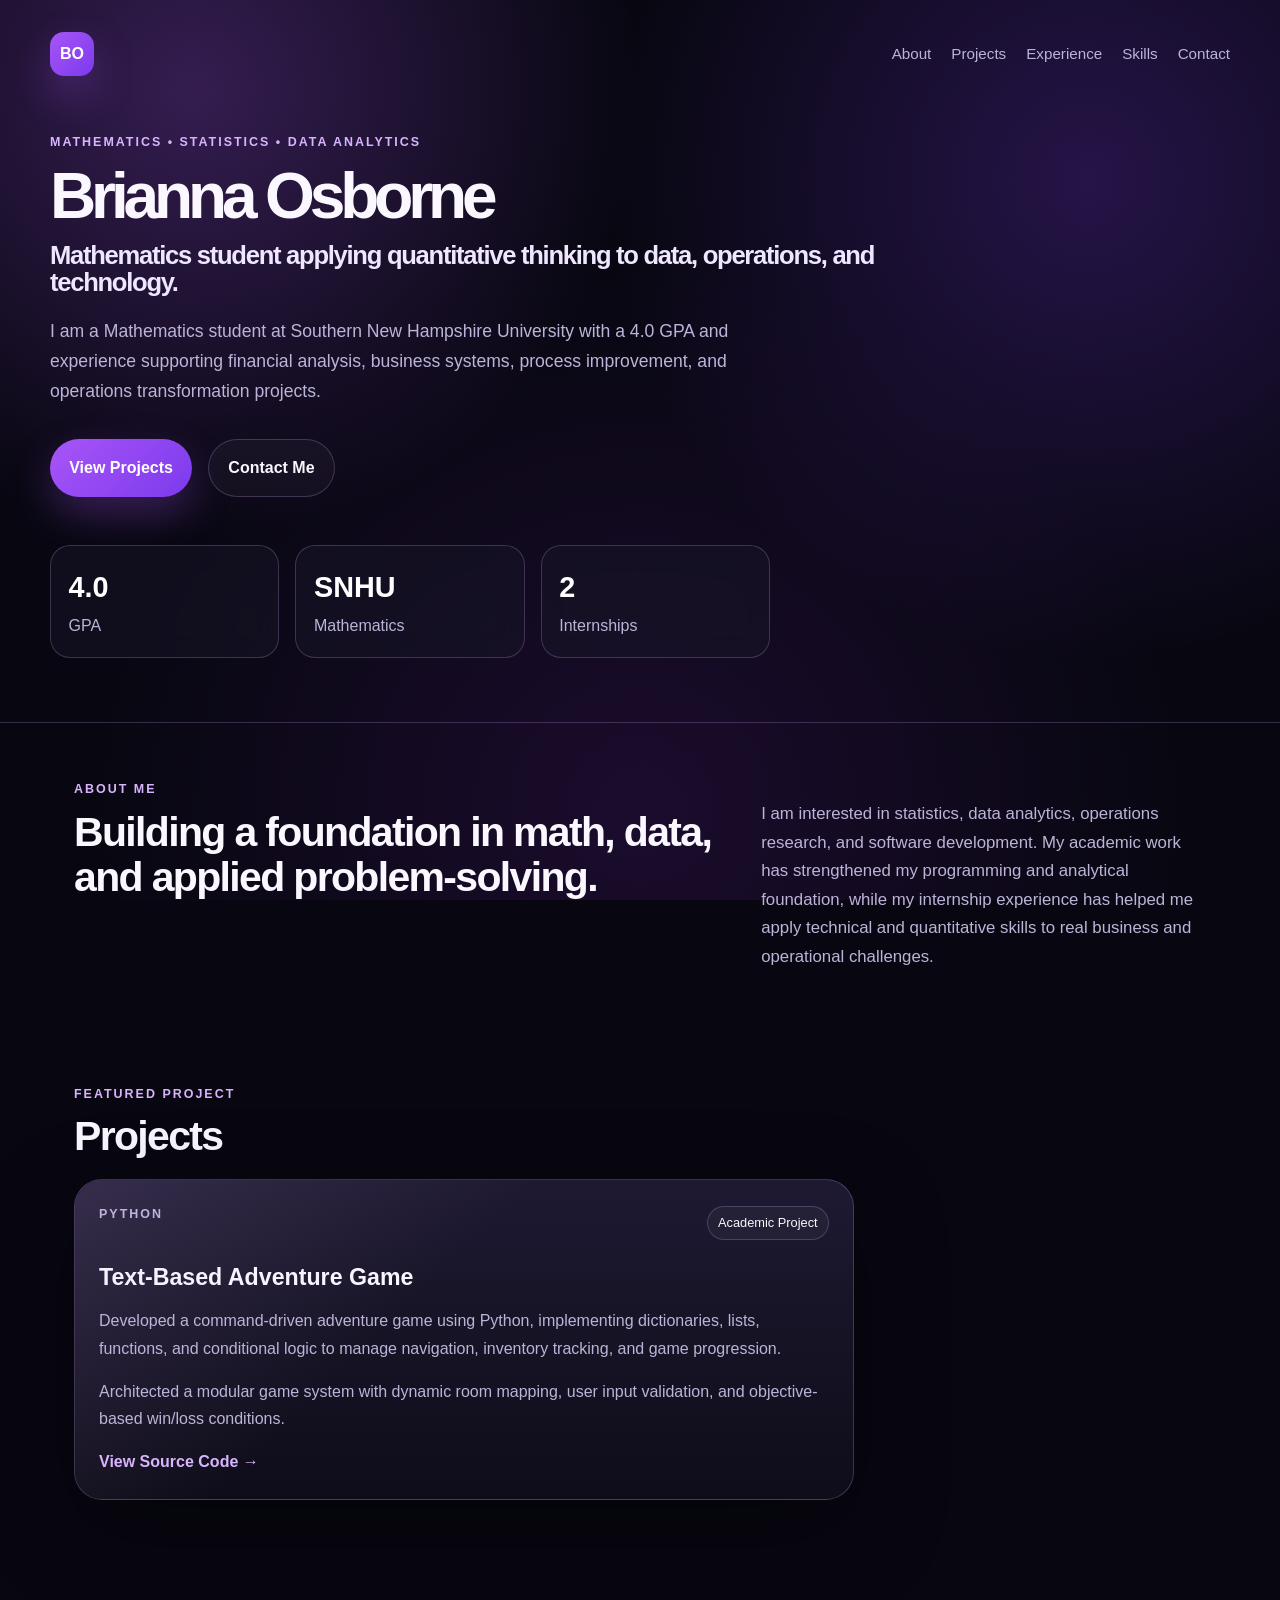
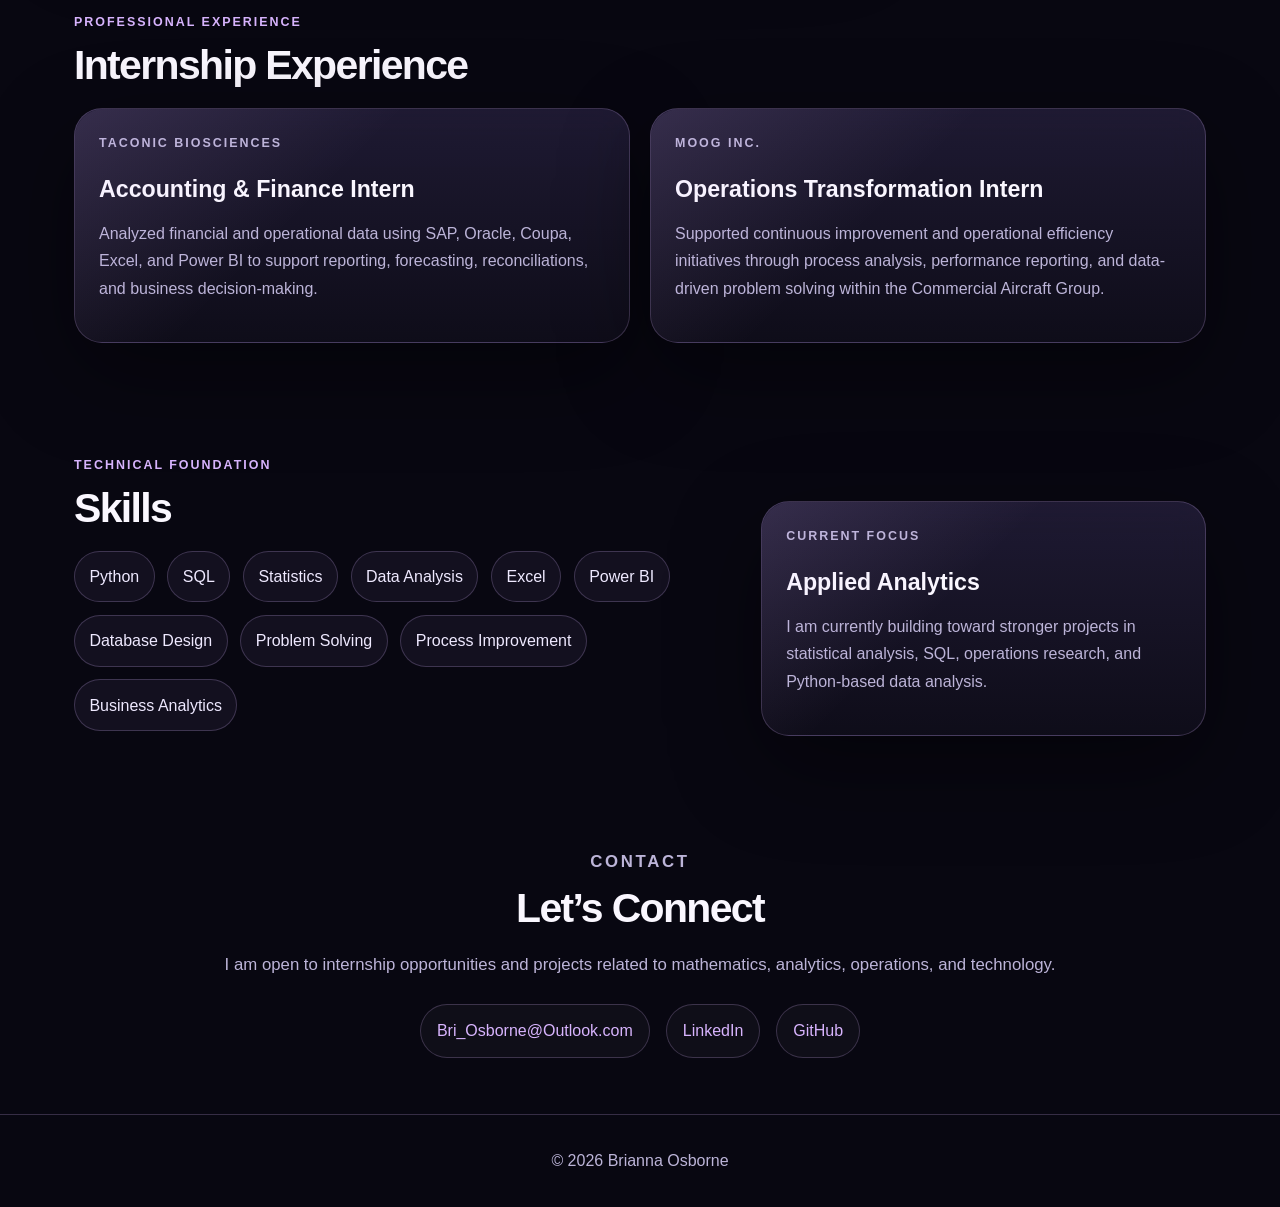
==== index.html @ b042e229 "Add files via upload" ====
<!DOCTYPE html>
<html lang="en">
<head>
  <meta charset="UTF-8" />
  <meta name="viewport" content="width=device-width, initial-scale=1.0" />
  <title>Brianna Osborne | Mathematics Portfolio</title>
  <link rel="stylesheet" href="style.css" />
</head>
<body>
  <div class="background-glow"></div>

  <header class="hero">
    <nav class="nav">
      <a class="logo" href="#top">BO</a>
      <div class="nav-links">
        <a href="#about">About</a>
        <a href="#projects">Projects</a>
        <a href="#experience">Experience</a>
        <a href="#skills">Skills</a>
        <a href="#contact">Contact</a>
      </div>
    </nav>

    <section class="hero-content" id="top">
      <p class="eyebrow">Mathematics • Statistics • Data Analytics</p>
      <h1>Brianna Osborne</h1>
      <h2>Mathematics student applying quantitative thinking to data, operations, and technology.</h2>
      <p class="hero-text">
        I am a Mathematics student at Southern New Hampshire University with a 4.0 GPA and experience supporting
        financial analysis, business systems, process improvement, and operations transformation projects.
      </p>

      <div class="hero-actions">
        <a class="button primary" href="#projects">View Projects</a>
        <a class="button secondary" href="mailto:Bri_Osborne@Outlook.com">Contact Me</a>
      </div>

      <div class="stats">
        <div>
          <span>4.0</span>
          <p>GPA</p>
        </div>
        <div>
          <span>SNHU</span>
          <p>Mathematics</p>
        </div>
        <div>
          <span>2</span>
          <p>Internships</p>
        </div>
      </div>
    </section>
  </header>

  <main>
    <section class="section" id="about">
      <p class="eyebrow">About Me</p>
      <div class="two-column">
        <h2>Building a foundation in math, data, and applied problem-solving.</h2>
        <p>
          I am interested in statistics, data analytics, operations research, and software development. My academic
          work has strengthened my programming and analytical foundation, while my internship experience has helped
          me apply technical and quantitative skills to real business and operational challenges.
        </p>
      </div>
    </section>

    <section class="section" id="projects">
      <p class="eyebrow">Featured Project</p>
      <h2>Projects</h2>

      <div class="project-grid single">
        <article class="card project-card">
          <div class="card-top">
            <p class="tag">Python</p>
            <span class="pill">Academic Project</span>
          </div>
          <h3>Text-Based Adventure Game</h3>
          <p>
            Developed a command-driven adventure game using Python, implementing dictionaries, lists, functions,
            and conditional logic to manage navigation, inventory tracking, and game progression.
          </p>
          <p>
            Architected a modular game system with dynamic room mapping, user input validation, and objective-based
            win/loss conditions.
          </p>
          <a class="text-link" href="projects/TextBasedGame.py">View Source Code →</a>
        </article>
      </div>
    </section>

    <section class="section" id="experience">
      <p class="eyebrow">Professional Experience</p>
      <h2>Internship Experience</h2>

      <div class="timeline">
        <article class="card experience-card">
          <p class="tag">Taconic Biosciences</p>
          <h3>Accounting & Finance Intern</h3>
          <p>
            Analyzed financial and operational data using SAP, Oracle, Coupa, Excel, and Power BI to support
            reporting, forecasting, reconciliations, and business decision-making.
          </p>
        </article>

        <article class="card experience-card">
          <p class="tag">Moog Inc.</p>
          <h3>Operations Transformation Intern</h3>
          <p>
            Supported continuous improvement and operational efficiency initiatives through process analysis,
            performance reporting, and data-driven problem solving within the Commercial Aircraft Group.
          </p>
        </article>
      </div>
    </section>

    <section class="section split" id="skills">
      <div>
        <p class="eyebrow">Technical Foundation</p>
        <h2>Skills</h2>
        <ul class="skills">
          <li>Python</li>
          <li>SQL</li>
          <li>Statistics</li>
          <li>Data Analysis</li>
          <li>Excel</li>
          <li>Power BI</li>
          <li>Database Design</li>
          <li>Problem Solving</li>
          <li>Process Improvement</li>
          <li>Business Analytics</li>
        </ul>
      </div>

      <article class="card focus-card">
        <p class="tag">Current Focus</p>
        <h3>Applied Analytics</h3>
        <p>
          I am currently building toward stronger projects in statistical analysis, SQL, operations research,
          and Python-based data analysis.
        </p>
      </article>
    </section>

    <section class="section contact" id="contact">
      <p class="eyebrow">Contact</p>
      <h2>Let’s Connect</h2>
      <p>
        I am open to internship opportunities and projects related to mathematics, analytics, operations,
        and technology.
      </p>

      <div class="contact-links">
        <a href="mailto:Bri_Osborne@Outlook.com">Bri_Osborne@Outlook.com</a>
        <a href="https://www.linkedin.com/in/briannaosborne/">LinkedIn</a>
        <a href="https://github.com/BriOsborne">GitHub</a>
      </div>
    </section>
  </main>

  <footer>
    <p>© 2026 Brianna Osborne</p>
  </footer>
</body>
</html>
---- style.css ----
* {
  box-sizing: border-box;
  margin: 0;
  padding: 0;
}

:root {
  --bg: #080711;
  --surface: rgba(24, 21, 38, 0.82);
  --surface-strong: rgba(34, 29, 55, 0.92);
  --text: #faf7ff;
  --muted: #bcb4d8;
  --accent: #a855f7;
  --accent-2: #7c3aed;
  --accent-3: #d8b4fe;
  --border: rgba(216, 180, 254, 0.22);
  --shadow: 0 30px 90px rgba(0, 0, 0, 0.42);
}

html {
  scroll-behavior: smooth;
}

body {
  font-family: Inter, Arial, Helvetica, sans-serif;
  background: var(--bg);
  color: var(--text);
  line-height: 1.7;
  overflow-x: hidden;
}

.background-glow {
  position: fixed;
  inset: 0;
  z-index: -1;
  background:
    radial-gradient(circle at 15% 10%, rgba(168, 85, 247, 0.28), transparent 28rem),
    radial-gradient(circle at 85% 20%, rgba(124, 58, 237, 0.25), transparent 30rem),
    radial-gradient(circle at 50% 90%, rgba(88, 28, 135, 0.24), transparent 34rem),
    #080711;
}

a {
  color: var(--accent-3);
  text-decoration: none;
}

a:hover {
  color: #ffffff;
}

.hero {
  min-height: auto;
  padding: 2rem 2rem 4rem;
  border-bottom: 1px solid var(--border);
}

.nav {
  max-width: 1180px;
  margin: 0 auto;
  display: flex;
  align-items: center;
  justify-content: space-between;
}

.logo {
  width: 44px;
  height: 44px;
  border-radius: 14px;
  display: grid;
  place-items: center;
  color: white;
  font-weight: 800;
  background: linear-gradient(135deg, var(--accent), var(--accent-2));
  box-shadow: 0 18px 40px rgba(168, 85, 247, 0.28);
}

.nav-links {
  display: flex;
  gap: 1.25rem;
  flex-wrap: wrap;
}

.nav-links a {
  color: var(--muted);
  font-size: 0.95rem;
}

.nav-links a:hover {
  color: var(--accent-3);
}

.hero-content {
  max-width: 1180px;
  margin: 3.5rem auto 0;
}

.eyebrow,
.tag {
  color: var(--accent-3);
  font-size: 0.78rem;
  font-weight: 800;
  letter-spacing: 0.16em;
  text-transform: uppercase;
}

.hero h1 {
  font-size: clamp(2.2rem, 5vw, 4rem);
  line-height: 0.92;
  letter-spacing: -0.08em;
  margin: 0.85rem 0 1rem;
}

.hero h2 {
  max-width: 900px;
  font-size: clamp(1.1rem, 2vw, 1.8rem);
  line-height: 1.05;
  letter-spacing: -0.05em;
  color: #eee7ff;
}

.hero-text {
  max-width: 760px;
  margin-top: 1.35rem;
  color: var(--muted);
  font-size: 1.1rem;
}

.hero-actions {
  display: flex;
  gap: 1rem;
  flex-wrap: wrap;
  margin-top: 2rem;
}

.button {
  display: inline-flex;
  align-items: center;
  justify-content: center;
  padding: 0.9rem 1.2rem;
  border-radius: 999px;
  font-weight: 800;
  transition: transform 0.2s ease, border 0.2s ease;
}

.button:hover {
  transform: translateY(-2px);
}

.primary {
  color: white;
  background: linear-gradient(135deg, var(--accent), var(--accent-2));
  box-shadow: 0 18px 42px rgba(168, 85, 247, 0.28);
}

.secondary {
  color: var(--text);
  border: 1px solid var(--border);
  background: rgba(255, 255, 255, 0.03);
}

.stats {
  display: grid;
  grid-template-columns: repeat(3, minmax(0, 1fr));
  gap: 1rem;
  max-width: 720px;
  margin-top: 3rem;
}

.stats div {
  padding: 1.1rem;
  border: 1px solid var(--border);
  border-radius: 20px;
  background: rgba(24, 21, 38, 0.58);
  backdrop-filter: blur(14px);
}

.stats span {
  display: block;
  font-size: 1.8rem;
  font-weight: 900;
  color: white;
}

.stats p {
  color: var(--muted);
}

.section {
  max-width: 1180px;
  margin: 0 auto;
  padding: 3.5rem 1.5rem;
}

.section h2 {
  font-size: clamp(1.8rem, 3.2vw, 2.8rem);
  line-height: 1.1;
  letter-spacing: -0.04em;
  margin: 0.6rem 0 1.25rem;
}

.two-column,
.split {
  display: grid;
  grid-template-columns: 1.2fr 0.8fr;
  gap: 1.25rem;
  align-items: start;
}

.two-column p,
.contact p {
  color: var(--muted);
  font-size: 1.05rem;
}

.project-grid.single {
  max-width: 780px;
}

.timeline,
.project-grid,
.experience-grid {
  display: grid;
  gap: 1.25rem;
}

.timeline {
  grid-template-columns: repeat(2, minmax(0, 1fr));
}

.card {
  position: relative;
  padding: 1.5rem;
  border: 1px solid var(--border);
  border-radius: 28px;
  background:
    linear-gradient(180deg, rgba(34, 29, 55, 0.88), rgba(16, 14, 27, 0.9));
  box-shadow: var(--shadow);
  backdrop-filter: blur(18px);
}

.card::before {
  content: "";
  position: absolute;
  inset: 0;
  border-radius: 28px;
  pointer-events: none;
  background: linear-gradient(135deg, rgba(216, 180, 254, 0.13), transparent 42%);
}

.card:hover {
  transform: translateY(-4px);
  border-color: rgba(216, 180, 254, 0.5);
  transition: 0.2s ease;
}

.card-top {
  display: flex;
  justify-content: space-between;
  gap: 1rem;
  align-items: center;
  margin-bottom: 1rem;
}

.pill {
  color: var(--text);
  border: 1px solid var(--border);
  border-radius: 999px;
  padding: 0.35rem 0.65rem;
  font-size: 0.8rem;
  background: rgba(255, 255, 255, 0.04);
}

.card h3 {
  font-size: 1.45rem;
  margin-bottom: 0.65rem;
}

.card p {
  color: var(--muted);
  margin-bottom: 1rem;
}

.text-link {
  font-weight: 900;
}

.skills {
  list-style: none;
  display: flex;
  gap: 0.8rem;
  flex-wrap: wrap;
}

.skills li {
  padding: 0.7rem 0.9rem;
  border-radius: 999px;
  border: 1px solid var(--border);
  background: rgba(24, 21, 38, 0.72);
  color: #efe9ff;
}

.focus-card {
  margin-top: 2.9rem;
}

.contact {
  text-align: center;
}

.contact-links {
  display: flex;
  justify-content: center;
  gap: 1rem;
  margin-top: 1.5rem;
  flex-wrap: wrap;
}

.contact-links a {
  border: 1px solid var(--border);
  border-radius: 999px;
  padding: 0.8rem 1rem;
  background: rgba(255, 255, 255, 0.03);
}

footer {
  text-align: center;
  padding: 2rem;
  color: var(--muted);
  border-top: 1px solid var(--border);
}

@media (max-width: 820px) {
  .hero {
    padding: 1.25rem;
  }

  .nav {
    align-items: flex-start;
    flex-direction: column;
    gap: 1rem;
  }

  .hero-content {
    margin-top: 4rem;
  }

  .stats,
  .two-column,
  .split,
  .timeline {
    grid-template-columns: 1fr;
  }

  .focus-card {
    margin-top: 0;
  }
}
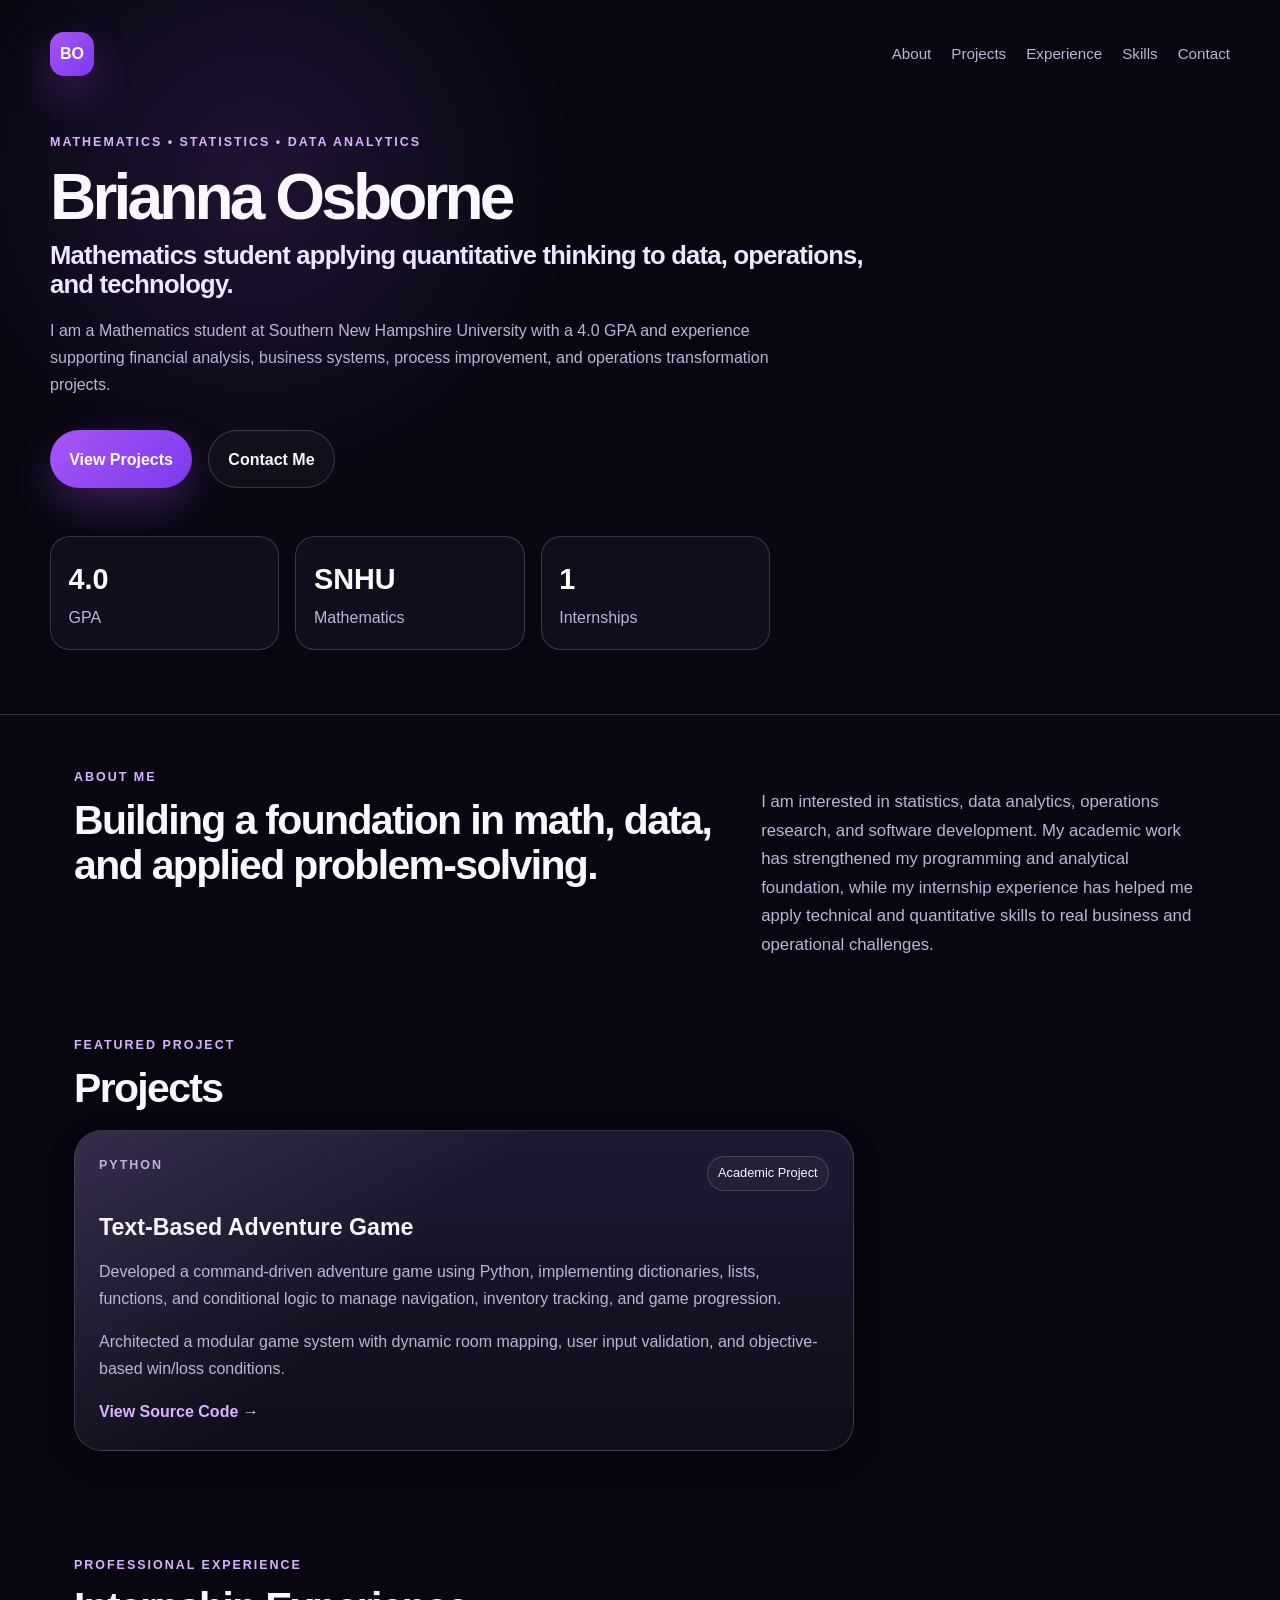
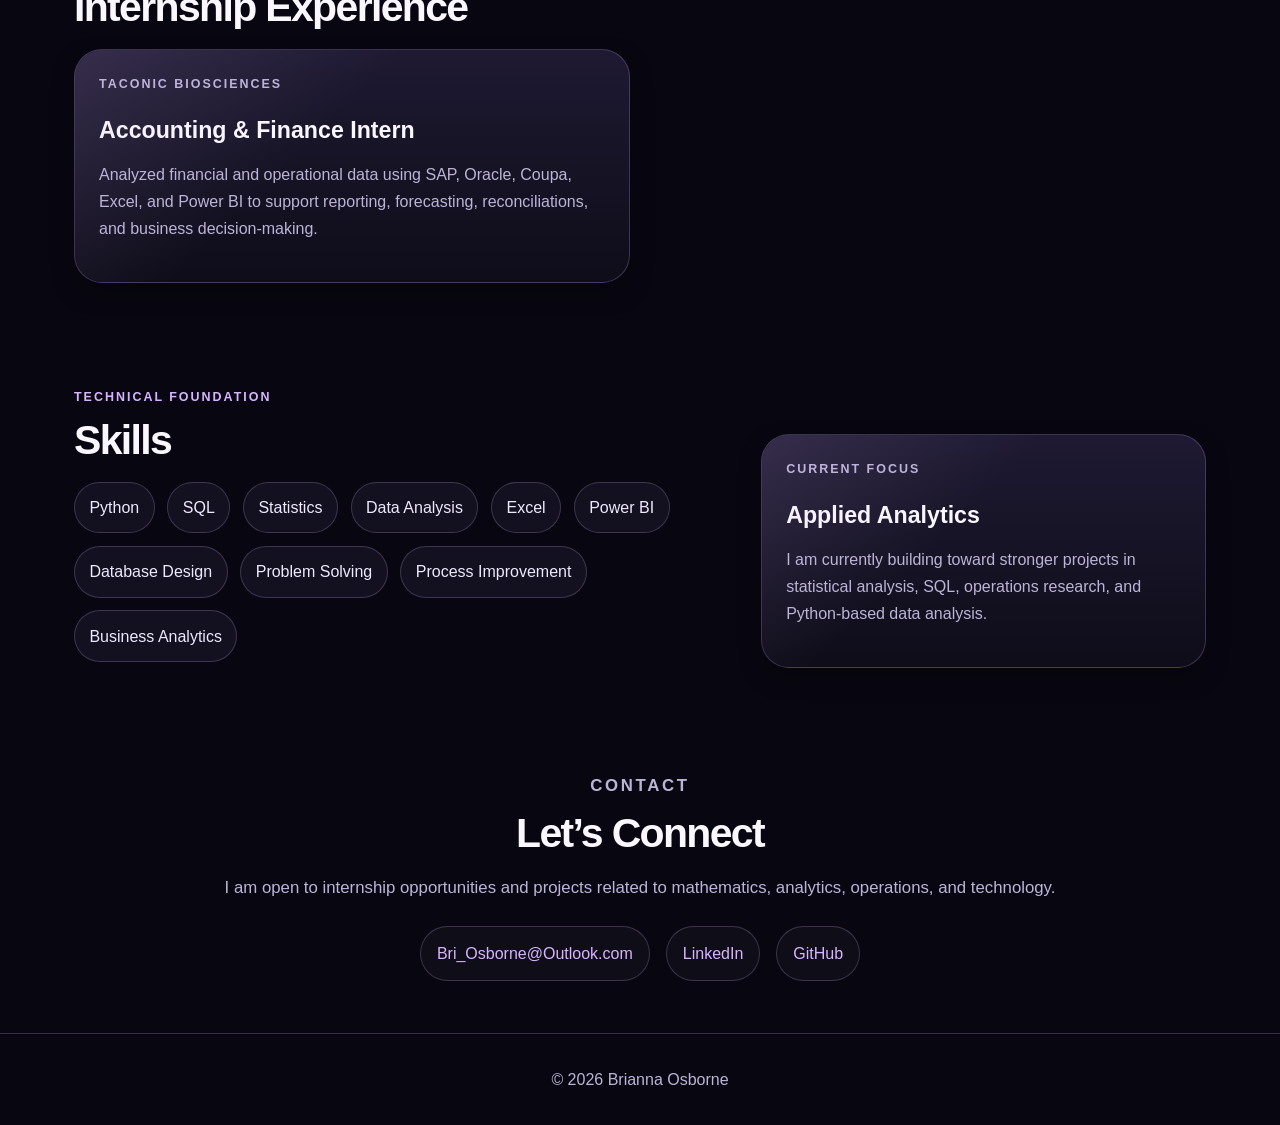
==== commit 5d42c0e0: "Add files via upload" ====
--- a/index.html
+++ b/index.html
@@ -1,165 +1,144 @@
 <!DOCTYPE html>
+
 <html lang="en">
 <head>
-  <meta charset="UTF-8" />
-  <meta name="viewport" content="width=device-width, initial-scale=1.0" />
-  <title>Brianna Osborne | Mathematics Portfolio</title>
-  <link rel="stylesheet" href="style.css" />
+<meta charset="utf-8"/>
+<meta content="width=device-width, initial-scale=1.0" name="viewport"/>
+<title>Brianna Osborne | Mathematics Portfolio</title>
+<link href="style.css" rel="stylesheet"/>
 </head>
 <body>
-  <div class="background-glow"></div>
-
-  <header class="hero">
-    <nav class="nav">
-      <a class="logo" href="#top">BO</a>
-      <div class="nav-links">
-        <a href="#about">About</a>
-        <a href="#projects">Projects</a>
-        <a href="#experience">Experience</a>
-        <a href="#skills">Skills</a>
-        <a href="#contact">Contact</a>
-      </div>
-    </nav>
-
-    <section class="hero-content" id="top">
-      <p class="eyebrow">Mathematics • Statistics • Data Analytics</p>
-      <h1>Brianna Osborne</h1>
-      <h2>Mathematics student applying quantitative thinking to data, operations, and technology.</h2>
-      <p class="hero-text">
+<div class="background-glow"></div>
+<header class="hero">
+<nav class="nav">
+<a class="logo" href="#top">BO</a>
+<div class="nav-links">
+<a href="#about">About</a>
+<a href="#projects">Projects</a>
+<a href="#experience">Experience</a>
+<a href="#skills">Skills</a>
+<a href="#contact">Contact</a>
+</div>
+</nav>
+<section class="hero-content" id="top">
+<p class="eyebrow">Mathematics • Statistics • Data Analytics</p>
+<h1>Brianna Osborne</h1>
+<h2>Mathematics student applying quantitative thinking to data, operations, and technology.</h2>
+<p class="hero-text">
         I am a Mathematics student at Southern New Hampshire University with a 4.0 GPA and experience supporting
         financial analysis, business systems, process improvement, and operations transformation projects.
       </p>
-
-      <div class="hero-actions">
-        <a class="button primary" href="#projects">View Projects</a>
-        <a class="button secondary" href="mailto:Bri_Osborne@Outlook.com">Contact Me</a>
-      </div>
-
-      <div class="stats">
-        <div>
-          <span>4.0</span>
-          <p>GPA</p>
-        </div>
-        <div>
-          <span>SNHU</span>
-          <p>Mathematics</p>
-        </div>
-        <div>
-          <span>2</span>
-          <p>Internships</p>
-        </div>
-      </div>
-    </section>
-  </header>
-
-  <main>
-    <section class="section" id="about">
-      <p class="eyebrow">About Me</p>
-      <div class="two-column">
-        <h2>Building a foundation in math, data, and applied problem-solving.</h2>
-        <p>
+<div class="hero-actions">
+<a class="button primary" href="#projects">View Projects</a>
+<a class="button secondary" href="mailto:Bri_Osborne@Outlook.com">Contact Me</a>
+</div>
+<div class="stats">
+<div>
+<span>4.0</span>
+<p>GPA</p>
+</div>
+<div>
+<span>SNHU</span>
+<p>Mathematics</p>
+</div>
+<div>
+<span>1</span>
+<p>Internships</p>
+</div>
+</div>
+</section>
+</header>
+<main>
+<section class="section" id="about">
+<p class="eyebrow">About Me</p>
+<div class="two-column">
+<h2>Building a foundation in math, data, and applied problem-solving.</h2>
+<p>
           I am interested in statistics, data analytics, operations research, and software development. My academic
           work has strengthened my programming and analytical foundation, while my internship experience has helped
           me apply technical and quantitative skills to real business and operational challenges.
         </p>
-      </div>
-    </section>
-
-    <section class="section" id="projects">
-      <p class="eyebrow">Featured Project</p>
-      <h2>Projects</h2>
-
-      <div class="project-grid single">
-        <article class="card project-card">
-          <div class="card-top">
-            <p class="tag">Python</p>
-            <span class="pill">Academic Project</span>
-          </div>
-          <h3>Text-Based Adventure Game</h3>
-          <p>
+</div>
+</section>
+<section class="section" id="projects">
+<p class="eyebrow">Featured Project</p>
+<h2>Projects</h2>
+<div class="project-grid single">
+<article class="card project-card">
+<div class="card-top">
+<p class="tag">Python</p>
+<span class="pill">Academic Project</span>
+</div>
+<h3>Text-Based Adventure Game</h3>
+<p>
             Developed a command-driven adventure game using Python, implementing dictionaries, lists, functions,
             and conditional logic to manage navigation, inventory tracking, and game progression.
           </p>
-          <p>
+<p>
             Architected a modular game system with dynamic room mapping, user input validation, and objective-based
             win/loss conditions.
           </p>
-          <a class="text-link" href="projects/TextBasedGame.py">View Source Code →</a>
-        </article>
-      </div>
-    </section>
-
-    <section class="section" id="experience">
-      <p class="eyebrow">Professional Experience</p>
-      <h2>Internship Experience</h2>
-
-      <div class="timeline">
-        <article class="card experience-card">
-          <p class="tag">Taconic Biosciences</p>
-          <h3>Accounting & Finance Intern</h3>
-          <p>
+<a class="text-link" href="projects/TextBasedGame.py">View Source Code →</a>
+</article>
+</div>
+</section>
+<section class="section" id="experience">
+<p class="eyebrow">Professional Experience</p>
+<h2>Internship Experience</h2>
+<div class="timeline">
+<article class="card experience-card">
+<p class="tag">Taconic Biosciences</p>
+<h3>Accounting &amp; Finance Intern</h3>
+<p>
             Analyzed financial and operational data using SAP, Oracle, Coupa, Excel, and Power BI to support
             reporting, forecasting, reconciliations, and business decision-making.
           </p>
-        </article>
+</article>
 
-        <article class="card experience-card">
-          <p class="tag">Moog Inc.</p>
-          <h3>Operations Transformation Intern</h3>
-          <p>
-            Supported continuous improvement and operational efficiency initiatives through process analysis,
-            performance reporting, and data-driven problem solving within the Commercial Aircraft Group.
-          </p>
-        </article>
-      </div>
-    </section>
-
-    <section class="section split" id="skills">
-      <div>
-        <p class="eyebrow">Technical Foundation</p>
-        <h2>Skills</h2>
-        <ul class="skills">
-          <li>Python</li>
-          <li>SQL</li>
-          <li>Statistics</li>
-          <li>Data Analysis</li>
-          <li>Excel</li>
-          <li>Power BI</li>
-          <li>Database Design</li>
-          <li>Problem Solving</li>
-          <li>Process Improvement</li>
-          <li>Business Analytics</li>
-        </ul>
-      </div>
-
-      <article class="card focus-card">
-        <p class="tag">Current Focus</p>
-        <h3>Applied Analytics</h3>
-        <p>
+</div>
+</section>
+<section class="section split" id="skills">
+<div>
+<p class="eyebrow">Technical Foundation</p>
+<h2>Skills</h2>
+<ul class="skills">
+<li>Python</li>
+<li>SQL</li>
+<li>Statistics</li>
+<li>Data Analysis</li>
+<li>Excel</li>
+<li>Power BI</li>
+<li>Database Design</li>
+<li>Problem Solving</li>
+<li>Process Improvement</li>
+<li>Business Analytics</li>
+</ul>
+</div>
+<article class="card focus-card">
+<p class="tag">Current Focus</p>
+<h3>Applied Analytics</h3>
+<p>
           I am currently building toward stronger projects in statistical analysis, SQL, operations research,
           and Python-based data analysis.
         </p>
-      </article>
-    </section>
-
-    <section class="section contact" id="contact">
-      <p class="eyebrow">Contact</p>
-      <h2>Let’s Connect</h2>
-      <p>
+</article>
+</section>
+<section class="section contact" id="contact">
+<p class="eyebrow">Contact</p>
+<h2>Let’s Connect</h2>
+<p>
         I am open to internship opportunities and projects related to mathematics, analytics, operations,
         and technology.
       </p>
-
-      <div class="contact-links">
-        <a href="mailto:Bri_Osborne@Outlook.com">Bri_Osborne@Outlook.com</a>
-        <a href="https://www.linkedin.com/in/briannaosborne/">LinkedIn</a>
-        <a href="https://github.com/BriOsborne">GitHub</a>
-      </div>
-    </section>
-  </main>
-
-  <footer>
-    <p>© 2026 Brianna Osborne</p>
-  </footer>
+<div class="contact-links">
+<a href="mailto:Bri_Osborne@Outlook.com">Bri_Osborne@Outlook.com</a>
+<a href="https://www.linkedin.com/in/briannaosborne/">LinkedIn</a>
+<a href="https://github.com/BriOsborne">GitHub</a>
+</div>
+</section>
+</main>
+<footer>
+<p>© 2026 Brianna Osborne</p>
+</footer>
 </body>
 </html>
--- a/style.css
+++ b/style.css
@@ -14,7 +14,7 @@
   --accent-2: #7c3aed;
   --accent-3: #d8b4fe;
   --border: rgba(216, 180, 254, 0.22);
-  --shadow: 0 30px 90px rgba(0, 0, 0, 0.42);
+  --shadow: 0 10px 25px rgba(0, 0, 0, 0.25);
 }
 
 html {
@@ -34,9 +34,7 @@
   inset: 0;
   z-index: -1;
   background:
-    radial-gradient(circle at 15% 10%, rgba(168, 85, 247, 0.28), transparent 28rem),
-    radial-gradient(circle at 85% 20%, rgba(124, 58, 237, 0.25), transparent 30rem),
-    radial-gradient(circle at 50% 90%, rgba(88, 28, 135, 0.24), transparent 34rem),
+    radial-gradient(circle at 20% 20%, rgba(168, 85, 247, 0.15), transparent 20rem),
     #080711;
 }
 
@@ -106,24 +104,24 @@
 
 .hero h1 {
   font-size: clamp(2.2rem, 5vw, 4rem);
-  line-height: 0.92;
-  letter-spacing: -0.08em;
-  margin: 0.85rem 0 1rem;
+  line-height: 0.95;
+  letter-spacing: -0.06em;
+  margin: 0.85rem 0 0.85rem;
 }
 
 .hero h2 {
-  max-width: 900px;
+  max-width: 850px;
   font-size: clamp(1.1rem, 2vw, 1.8rem);
-  line-height: 1.05;
-  letter-spacing: -0.05em;
+  line-height: 1.12;
+  letter-spacing: -0.03em;
   color: #eee7ff;
 }
 
 .hero-text {
   max-width: 760px;
-  margin-top: 1.35rem;
-  color: var(--muted);
-  font-size: 1.1rem;
+  margin-top: 1.15rem;
+  color: var(--muted);
+  font-size: 1rem;
 }
 
 .hero-actions {
@@ -172,7 +170,7 @@
   border: 1px solid var(--border);
   border-radius: 20px;
   background: rgba(24, 21, 38, 0.58);
-  backdrop-filter: blur(14px);
+  
 }
 
 .stats span {
@@ -189,14 +187,14 @@
 .section {
   max-width: 1180px;
   margin: 0 auto;
-  padding: 3.5rem 1.5rem;
+  padding: 3.25rem 1.5rem;
 }
 
 .section h2 {
   font-size: clamp(1.8rem, 3.2vw, 2.8rem);
   line-height: 1.1;
   letter-spacing: -0.04em;
-  margin: 0.6rem 0 1.25rem;
+  margin: 0.6rem 0 1.15rem;
 }
 
 .two-column,
@@ -236,7 +234,7 @@
   background:
     linear-gradient(180deg, rgba(34, 29, 55, 0.88), rgba(16, 14, 27, 0.9));
   box-shadow: var(--shadow);
-  backdrop-filter: blur(18px);
+  
 }
 
 .card::before {
@@ -342,7 +340,7 @@
   }
 
   .hero-content {
-    margin-top: 4rem;
+    margin-top: 3rem;
   }
 
   .stats,
@@ -356,3 +354,8 @@
     margin-top: 0;
   }
 }
+
+
+#projects {
+  padding-top: 1.5rem;
+}
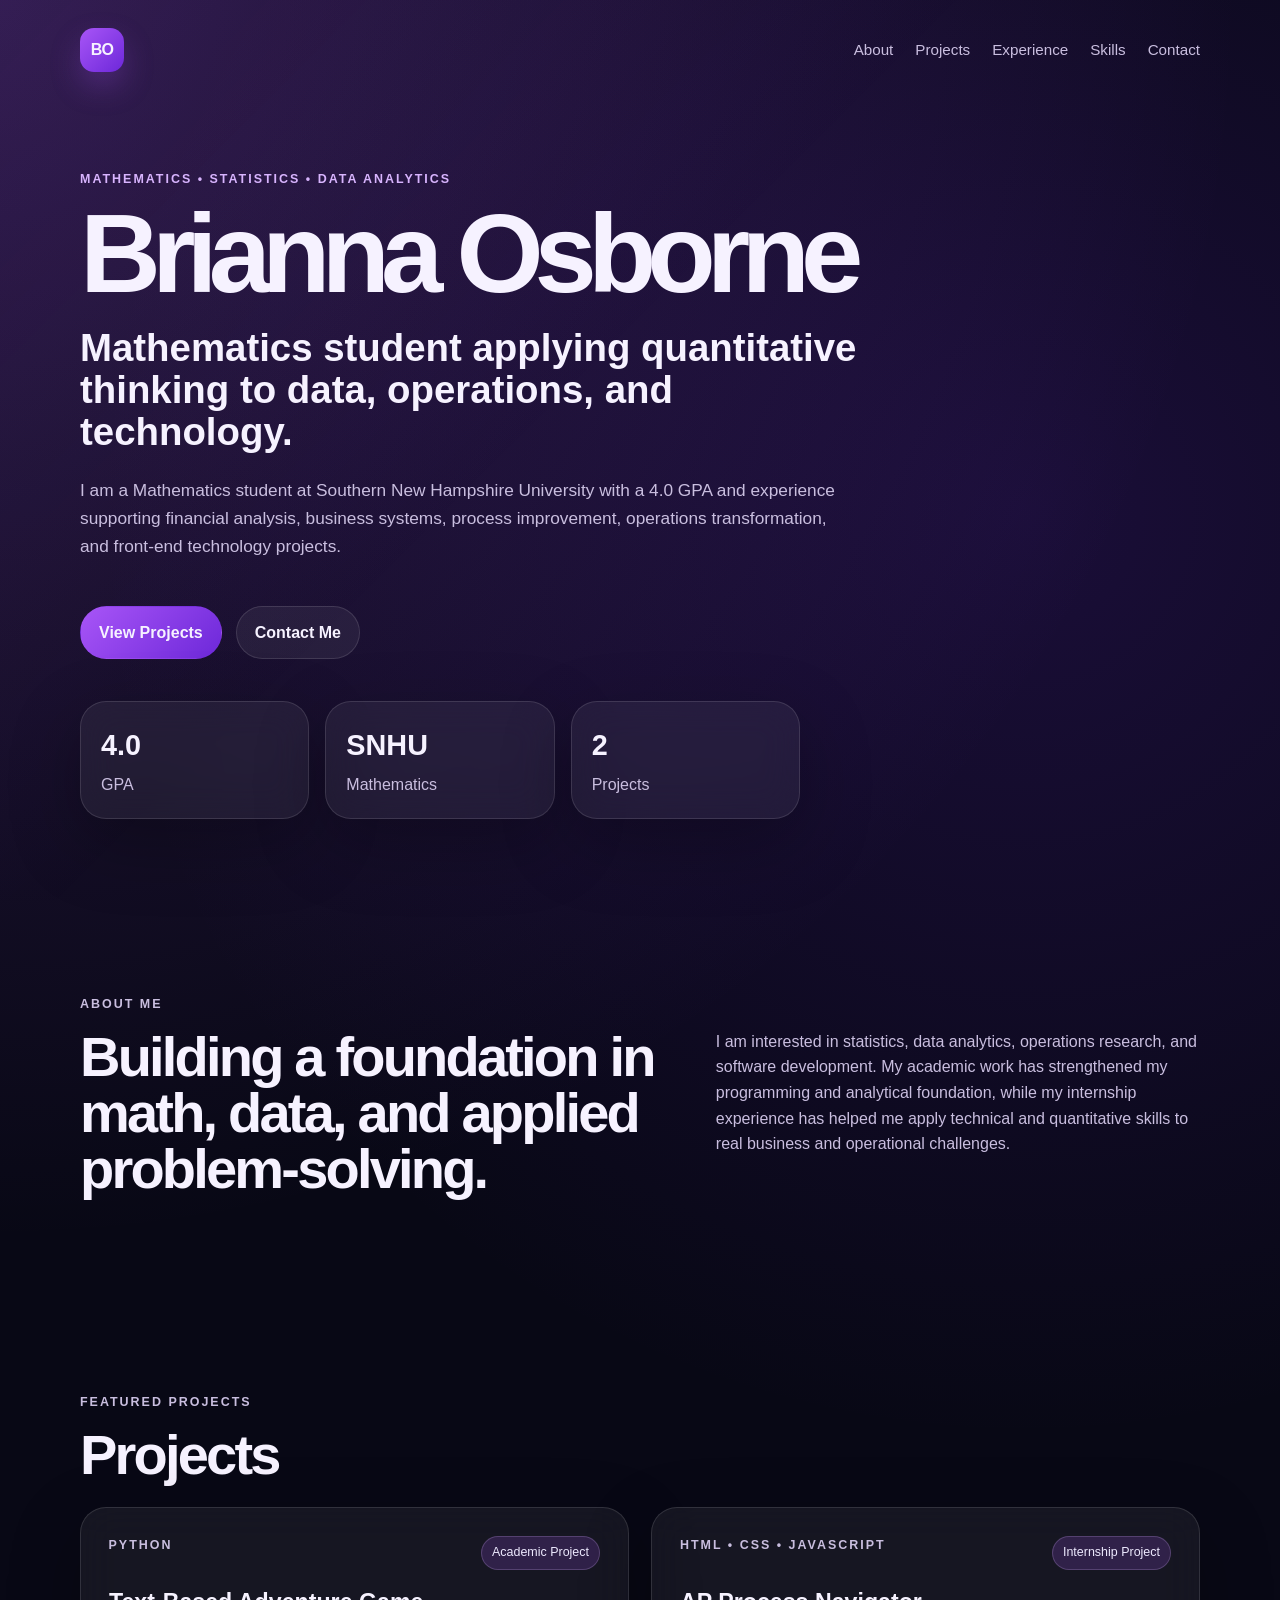
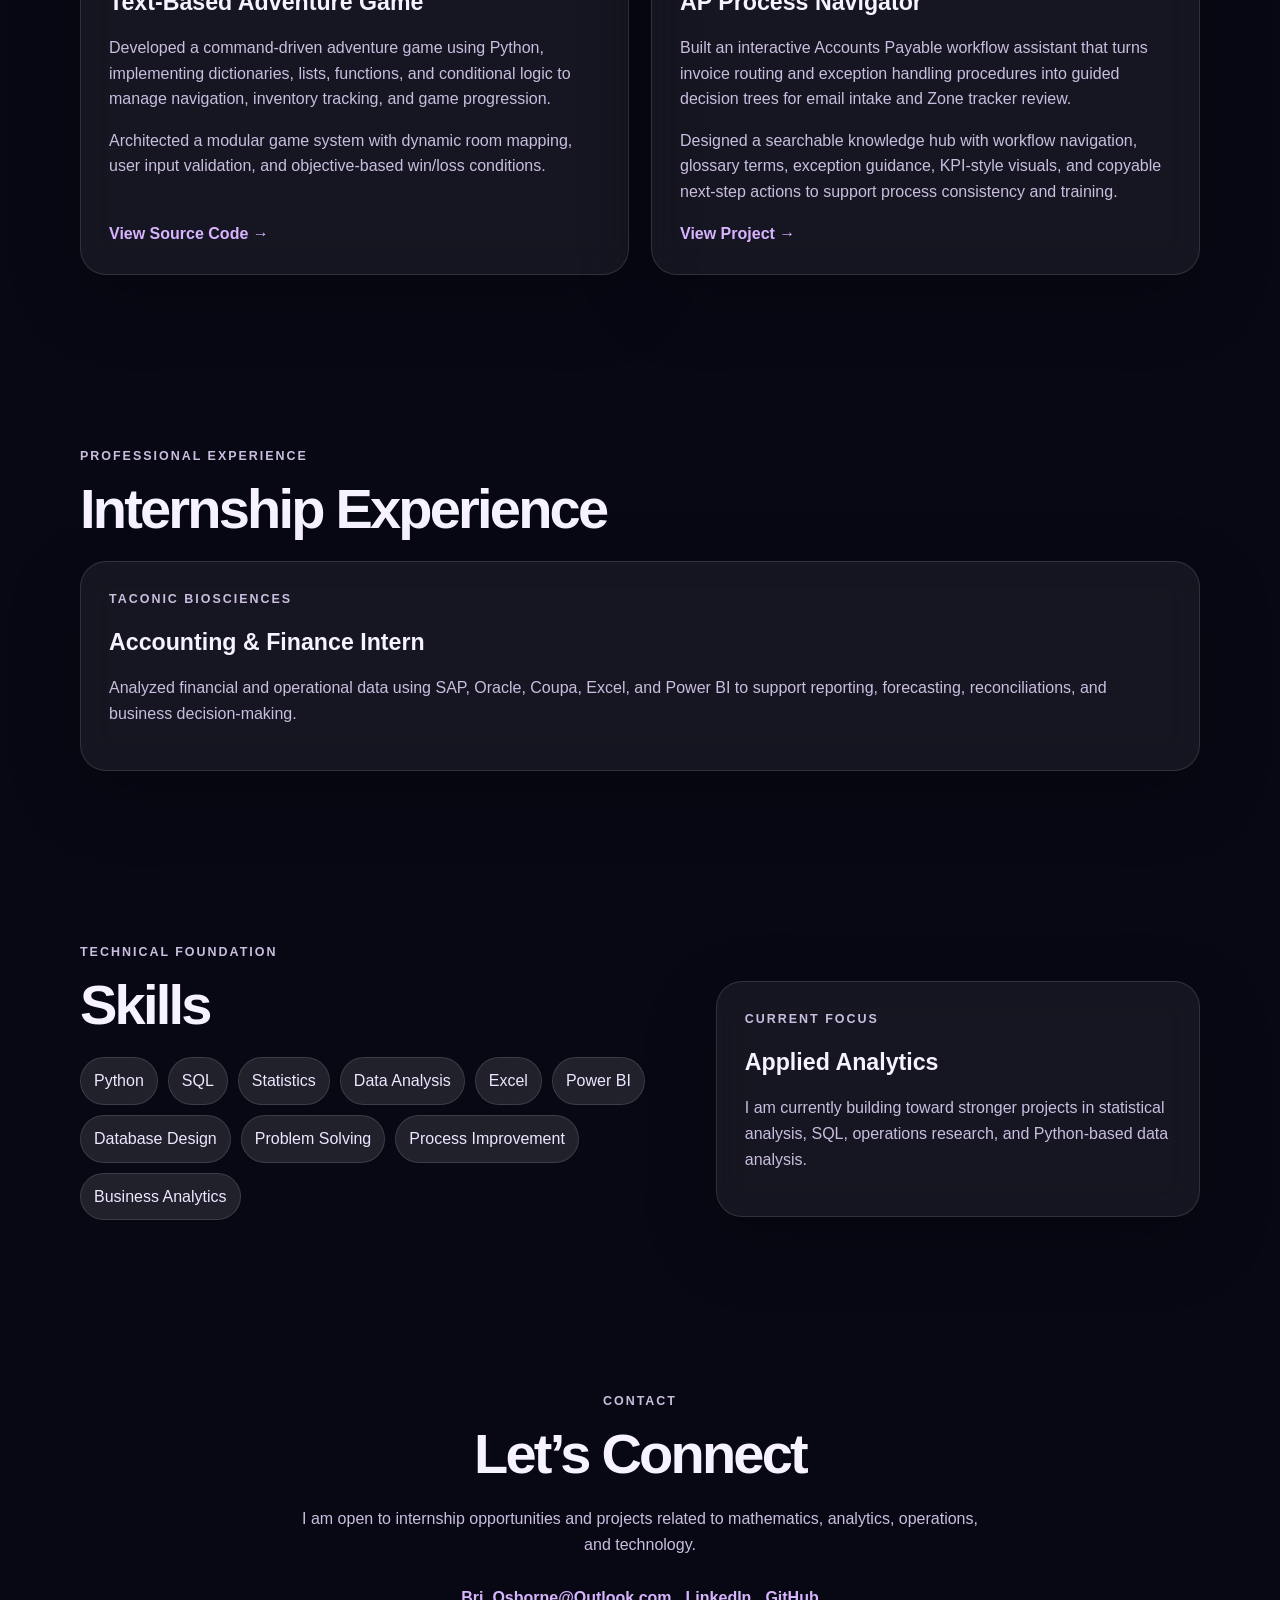
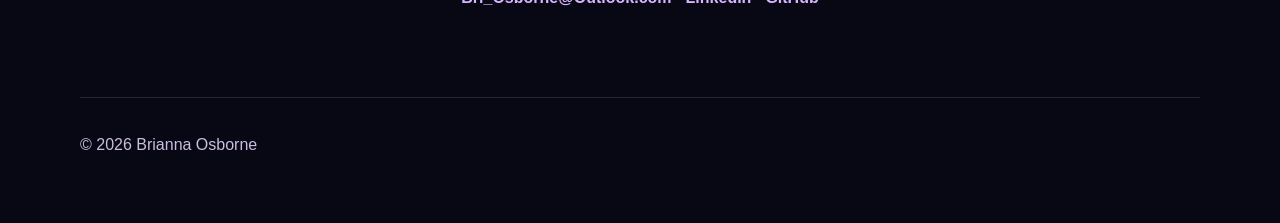
==== commit 9394cb79: "Add files via upload" ====
--- a/index.html
+++ b/index.html
@@ -26,7 +26,7 @@
 <h2>Mathematics student applying quantitative thinking to data, operations, and technology.</h2>
 <p class="hero-text">
         I am a Mathematics student at Southern New Hampshire University with a 4.0 GPA and experience supporting
-        financial analysis, business systems, process improvement, and operations transformation projects.
+        financial analysis, business systems, process improvement, operations transformation, and front-end technology projects.
       </p>
 <div class="hero-actions">
 <a class="button primary" href="#projects">View Projects</a>
@@ -42,8 +42,8 @@
 <p>Mathematics</p>
 </div>
 <div>
-<span>1</span>
-<p>Internships</p>
+<span>2</span>
+<p>Projects</p>
 </div>
 </div>
 </section>
@@ -61,9 +61,9 @@
 </div>
 </section>
 <section class="section" id="projects">
-<p class="eyebrow">Featured Project</p>
+<p class="eyebrow">Featured Projects</p>
 <h2>Projects</h2>
-<div class="project-grid single">
+<div class="project-grid">
 <article class="card project-card">
 <div class="card-top">
 <p class="tag">Python</p>
@@ -79,6 +79,23 @@
             win/loss conditions.
           </p>
 <a class="text-link" href="projects/TextBasedGame.py">View Source Code →</a>
+</article>
+
+<article class="card project-card">
+<div class="card-top">
+<p class="tag">HTML • CSS • JavaScript</p>
+<span class="pill">Internship Project</span>
+</div>
+<h3>AP Process Navigator</h3>
+<p>
+            Built an interactive Accounts Payable workflow assistant that turns invoice routing and exception
+            handling procedures into guided decision trees for email intake and Zone tracker review.
+          </p>
+<p>
+            Designed a searchable knowledge hub with workflow navigation, glossary terms, exception guidance,
+            KPI-style visuals, and copyable next-step actions to support process consistency and training.
+          </p>
+<a class="text-link" href="projects/ap-process-navigator/index.html">View Project →</a>
 </article>
 </div>
 </section>
--- a/style.css
+++ b/style.css
@@ -1,20 +1,18 @@
+
+:root {
+  --bg: #080815;
+  --bg-soft: #111125;
+  --card: rgba(255, 255, 255, 0.06);
+  --card-strong: rgba(255, 255, 255, 0.1);
+  --text: #f6f2ff;
+  --muted: #c9bedf;
+  --purple: #a855f7;
+  --purple-dark: #6d28d9;
+  --line: rgba(255, 255, 255, 0.12);
+}
+
 * {
   box-sizing: border-box;
-  margin: 0;
-  padding: 0;
-}
-
-:root {
-  --bg: #080711;
-  --surface: rgba(24, 21, 38, 0.82);
-  --surface-strong: rgba(34, 29, 55, 0.92);
-  --text: #faf7ff;
-  --muted: #bcb4d8;
-  --accent: #a855f7;
-  --accent-2: #7c3aed;
-  --accent-3: #d8b4fe;
-  --border: rgba(216, 180, 254, 0.22);
-  --shadow: 0 10px 25px rgba(0, 0, 0, 0.25);
 }
 
 html {
@@ -22,340 +20,316 @@
 }
 
 body {
-  font-family: Inter, Arial, Helvetica, sans-serif;
-  background: var(--bg);
+  margin: 0;
+  font-family: Inter, "Segoe UI", Arial, sans-serif;
+  background: radial-gradient(circle at top left, rgba(168, 85, 247, 0.22), transparent 34%),
+    radial-gradient(circle at 80% 15%, rgba(109, 40, 217, 0.18), transparent 30%), var(--bg);
   color: var(--text);
-  line-height: 1.7;
-  overflow-x: hidden;
+  line-height: 1.6;
 }
 
 .background-glow {
   position: fixed;
   inset: 0;
+  pointer-events: none;
+  background: linear-gradient(135deg, rgba(168, 85, 247, 0.08), transparent 45%);
   z-index: -1;
-  background:
-    radial-gradient(circle at 20% 20%, rgba(168, 85, 247, 0.15), transparent 20rem),
-    #080711;
 }
 
 a {
-  color: var(--accent-3);
+  color: inherit;
   text-decoration: none;
 }
 
-a:hover {
-  color: #ffffff;
-}
-
-.hero {
-  min-height: auto;
-  padding: 2rem 2rem 4rem;
-  border-bottom: 1px solid var(--border);
+.hero,
+.section,
+footer {
+  width: min(1120px, calc(100% - 40px));
+  margin: 0 auto;
 }
 
 .nav {
-  max-width: 1180px;
-  margin: 0 auto;
-  display: flex;
+  display: flex;
+  justify-content: space-between;
   align-items: center;
-  justify-content: space-between;
+  padding: 28px 0;
 }
 
 .logo {
+  display: inline-grid;
+  place-items: center;
   width: 44px;
   height: 44px;
   border-radius: 14px;
-  display: grid;
-  place-items: center;
-  color: white;
+  background: linear-gradient(135deg, var(--purple), var(--purple-dark));
   font-weight: 800;
-  background: linear-gradient(135deg, var(--accent), var(--accent-2));
-  box-shadow: 0 18px 40px rgba(168, 85, 247, 0.28);
+  letter-spacing: -0.04em;
+  box-shadow: 0 14px 30px rgba(168, 85, 247, 0.25);
 }
 
 .nav-links {
   display: flex;
-  gap: 1.25rem;
-  flex-wrap: wrap;
-}
-
-.nav-links a {
+  gap: 22px;
   color: var(--muted);
   font-size: 0.95rem;
 }
 
-.nav-links a:hover {
-  color: var(--accent-3);
+.nav-links a:hover,
+.text-link:hover,
+.contact-links a:hover {
+  color: white;
 }
 
 .hero-content {
-  max-width: 1180px;
-  margin: 3.5rem auto 0;
+  min-height: 680px;
+  display: flex;
+  flex-direction: column;
+  justify-content: center;
+  padding: 70px 0 90px;
 }
 
 .eyebrow,
 .tag {
-  color: var(--accent-3);
+  color: #d8b4fe;
+  text-transform: uppercase;
+  letter-spacing: 0.16em;
   font-size: 0.78rem;
-  font-weight: 800;
-  letter-spacing: 0.16em;
-  text-transform: uppercase;
-}
-
-.hero h1 {
-  font-size: clamp(2.2rem, 5vw, 4rem);
-  line-height: 0.95;
-  letter-spacing: -0.06em;
-  margin: 0.85rem 0 0.85rem;
+  font-weight: 700;
+  margin: 0 0 14px;
+}
+
+h1,
+h2,
+h3,
+p {
+  margin-top: 0;
+}
+
+h1 {
+  font-size: clamp(3.4rem, 9vw, 7rem);
+  line-height: 0.9;
+  margin-bottom: 22px;
+  letter-spacing: -0.08em;
 }
 
 .hero h2 {
-  max-width: 850px;
-  font-size: clamp(1.1rem, 2vw, 1.8rem);
-  line-height: 1.12;
-  letter-spacing: -0.03em;
-  color: #eee7ff;
+  max-width: 800px;
+  font-size: clamp(1.5rem, 3vw, 2.6rem);
+  line-height: 1.1;
+  margin-bottom: 24px;
+}
+
+.hero-text,
+.section p,
+.card p {
+  color: var(--muted);
 }
 
 .hero-text {
   max-width: 760px;
-  margin-top: 1.15rem;
-  color: var(--muted);
-  font-size: 1rem;
-}
-
-.hero-actions {
-  display: flex;
-  gap: 1rem;
+  font-size: 1.08rem;
+}
+
+.hero-actions,
+.contact-links {
+  display: flex;
   flex-wrap: wrap;
-  margin-top: 2rem;
+  gap: 14px;
+  margin-top: 28px;
 }
 
 .button {
-  display: inline-flex;
-  align-items: center;
-  justify-content: center;
-  padding: 0.9rem 1.2rem;
+  padding: 13px 18px;
   border-radius: 999px;
-  font-weight: 800;
-  transition: transform 0.2s ease, border 0.2s ease;
-}
-
-.button:hover {
-  transform: translateY(-2px);
-}
-
-.primary {
-  color: white;
-  background: linear-gradient(135deg, var(--accent), var(--accent-2));
-  box-shadow: 0 18px 42px rgba(168, 85, 247, 0.28);
-}
-
-.secondary {
-  color: var(--text);
-  border: 1px solid var(--border);
-  background: rgba(255, 255, 255, 0.03);
+  border: 1px solid var(--line);
+  font-weight: 700;
+}
+
+.button.primary {
+  background: linear-gradient(135deg, var(--purple), var(--purple-dark));
+  border-color: transparent;
+}
+
+.button.secondary {
+  background: rgba(255, 255, 255, 0.06);
 }
 
 .stats {
   display: grid;
   grid-template-columns: repeat(3, minmax(0, 1fr));
-  gap: 1rem;
+  gap: 16px;
   max-width: 720px;
-  margin-top: 3rem;
+  margin-top: 42px;
+}
+
+.stats div,
+.card {
+  background: var(--card);
+  border: 1px solid var(--line);
+  border-radius: 26px;
+  backdrop-filter: blur(18px);
+  box-shadow: 0 24px 70px rgba(0, 0, 0, 0.25);
 }
 
 .stats div {
-  padding: 1.1rem;
-  border: 1px solid var(--border);
-  border-radius: 20px;
-  background: rgba(24, 21, 38, 0.58);
-  
+  padding: 20px;
 }
 
 .stats span {
   display: block;
   font-size: 1.8rem;
-  font-weight: 900;
-  color: white;
+  font-weight: 800;
 }
 
 .stats p {
+  margin: 4px 0 0;
   color: var(--muted);
 }
 
 .section {
-  max-width: 1180px;
-  margin: 0 auto;
-  padding: 3.25rem 1.5rem;
+  padding: 86px 0;
 }
 
 .section h2 {
-  font-size: clamp(1.8rem, 3.2vw, 2.8rem);
-  line-height: 1.1;
-  letter-spacing: -0.04em;
-  margin: 0.6rem 0 1.15rem;
+  font-size: clamp(2rem, 5vw, 3.5rem);
+  line-height: 1;
+  letter-spacing: -0.05em;
+  margin-bottom: 24px;
 }
 
 .two-column,
 .split {
   display: grid;
-  grid-template-columns: 1.2fr 0.8fr;
-  gap: 1.25rem;
+  grid-template-columns: 1.1fr 0.9fr;
+  gap: 44px;
   align-items: start;
 }
 
-.two-column p,
-.contact p {
-  color: var(--muted);
-  font-size: 1.05rem;
+.project-grid {
+  display: grid;
+  grid-template-columns: repeat(2, minmax(0, 1fr));
+  gap: 22px;
 }
 
 .project-grid.single {
-  max-width: 780px;
-}
-
-.timeline,
-.project-grid,
-.experience-grid {
-  display: grid;
-  gap: 1.25rem;
-}
-
-.timeline {
-  grid-template-columns: repeat(2, minmax(0, 1fr));
+  grid-template-columns: 1fr;
 }
 
 .card {
-  position: relative;
-  padding: 1.5rem;
-  border: 1px solid var(--border);
-  border-radius: 28px;
-  background:
-    linear-gradient(180deg, rgba(34, 29, 55, 0.88), rgba(16, 14, 27, 0.9));
-  box-shadow: var(--shadow);
-  
-}
-
-.card::before {
-  content: "";
-  position: absolute;
-  inset: 0;
-  border-radius: 28px;
-  pointer-events: none;
-  background: linear-gradient(135deg, rgba(216, 180, 254, 0.13), transparent 42%);
-}
-
-.card:hover {
-  transform: translateY(-4px);
-  border-color: rgba(216, 180, 254, 0.5);
-  transition: 0.2s ease;
+  padding: 28px;
+}
+
+.project-card {
+  min-height: 360px;
+  display: flex;
+  flex-direction: column;
 }
 
 .card-top {
   display: flex;
   justify-content: space-between;
-  gap: 1rem;
+  gap: 12px;
   align-items: center;
-  margin-bottom: 1rem;
+  margin-bottom: 14px;
 }
 
 .pill {
-  color: var(--text);
-  border: 1px solid var(--border);
+  color: #ede9fe;
+  background: rgba(168, 85, 247, 0.18);
+  border: 1px solid rgba(216, 180, 254, 0.22);
+  padding: 6px 10px;
   border-radius: 999px;
-  padding: 0.35rem 0.65rem;
-  font-size: 0.8rem;
-  background: rgba(255, 255, 255, 0.04);
+  font-size: 0.78rem;
+  white-space: nowrap;
 }
 
 .card h3 {
   font-size: 1.45rem;
-  margin-bottom: 0.65rem;
-}
-
-.card p {
-  color: var(--muted);
-  margin-bottom: 1rem;
+  margin-bottom: 14px;
 }
 
 .text-link {
-  font-weight: 900;
+  margin-top: auto;
+  color: #d8b4fe;
+  font-weight: 800;
+}
+
+.timeline {
+  display: grid;
+  gap: 18px;
 }
 
 .skills {
+  display: flex;
+  flex-wrap: wrap;
+  gap: 10px;
   list-style: none;
-  display: flex;
-  gap: 0.8rem;
-  flex-wrap: wrap;
+  padding: 0;
+  margin: 24px 0 0;
 }
 
 .skills li {
-  padding: 0.7rem 0.9rem;
+  padding: 10px 13px;
   border-radius: 999px;
-  border: 1px solid var(--border);
-  background: rgba(24, 21, 38, 0.72);
-  color: #efe9ff;
+  background: var(--card-strong);
+  border: 1px solid var(--line);
+  color: #efe7ff;
 }
 
 .focus-card {
-  margin-top: 2.9rem;
+  margin-top: 38px;
 }
 
 .contact {
   text-align: center;
 }
 
+.contact p {
+  max-width: 680px;
+  margin-left: auto;
+  margin-right: auto;
+}
+
 .contact-links {
-  display: flex;
   justify-content: center;
-  gap: 1rem;
-  margin-top: 1.5rem;
-  flex-wrap: wrap;
 }
 
 .contact-links a {
-  border: 1px solid var(--border);
-  border-radius: 999px;
-  padding: 0.8rem 1rem;
-  background: rgba(255, 255, 255, 0.03);
+  color: #d8b4fe;
+  font-weight: 700;
 }
 
 footer {
-  text-align: center;
-  padding: 2rem;
+  padding: 34px 0 50px;
   color: var(--muted);
-  border-top: 1px solid var(--border);
-}
-
-@media (max-width: 820px) {
-  .hero {
-    padding: 1.25rem;
-  }
-
+  border-top: 1px solid var(--line);
+}
+
+@media (max-width: 760px) {
   .nav {
     align-items: flex-start;
-    flex-direction: column;
-    gap: 1rem;
+    gap: 18px;
+  }
+
+  .nav-links {
+    flex-wrap: wrap;
+    justify-content: flex-end;
+    gap: 12px;
   }
 
   .hero-content {
-    margin-top: 3rem;
+    min-height: auto;
+    padding: 55px 0 70px;
   }
 
   .stats,
   .two-column,
   .split,
-  .timeline {
+  .project-grid {
     grid-template-columns: 1fr;
   }
 
-  .focus-card {
-    margin-top: 0;
-  }
-}
-
-
-#projects {
-  padding-top: 1.5rem;
-}
+  .section {
+    padding: 58px 0;
+  }
+}
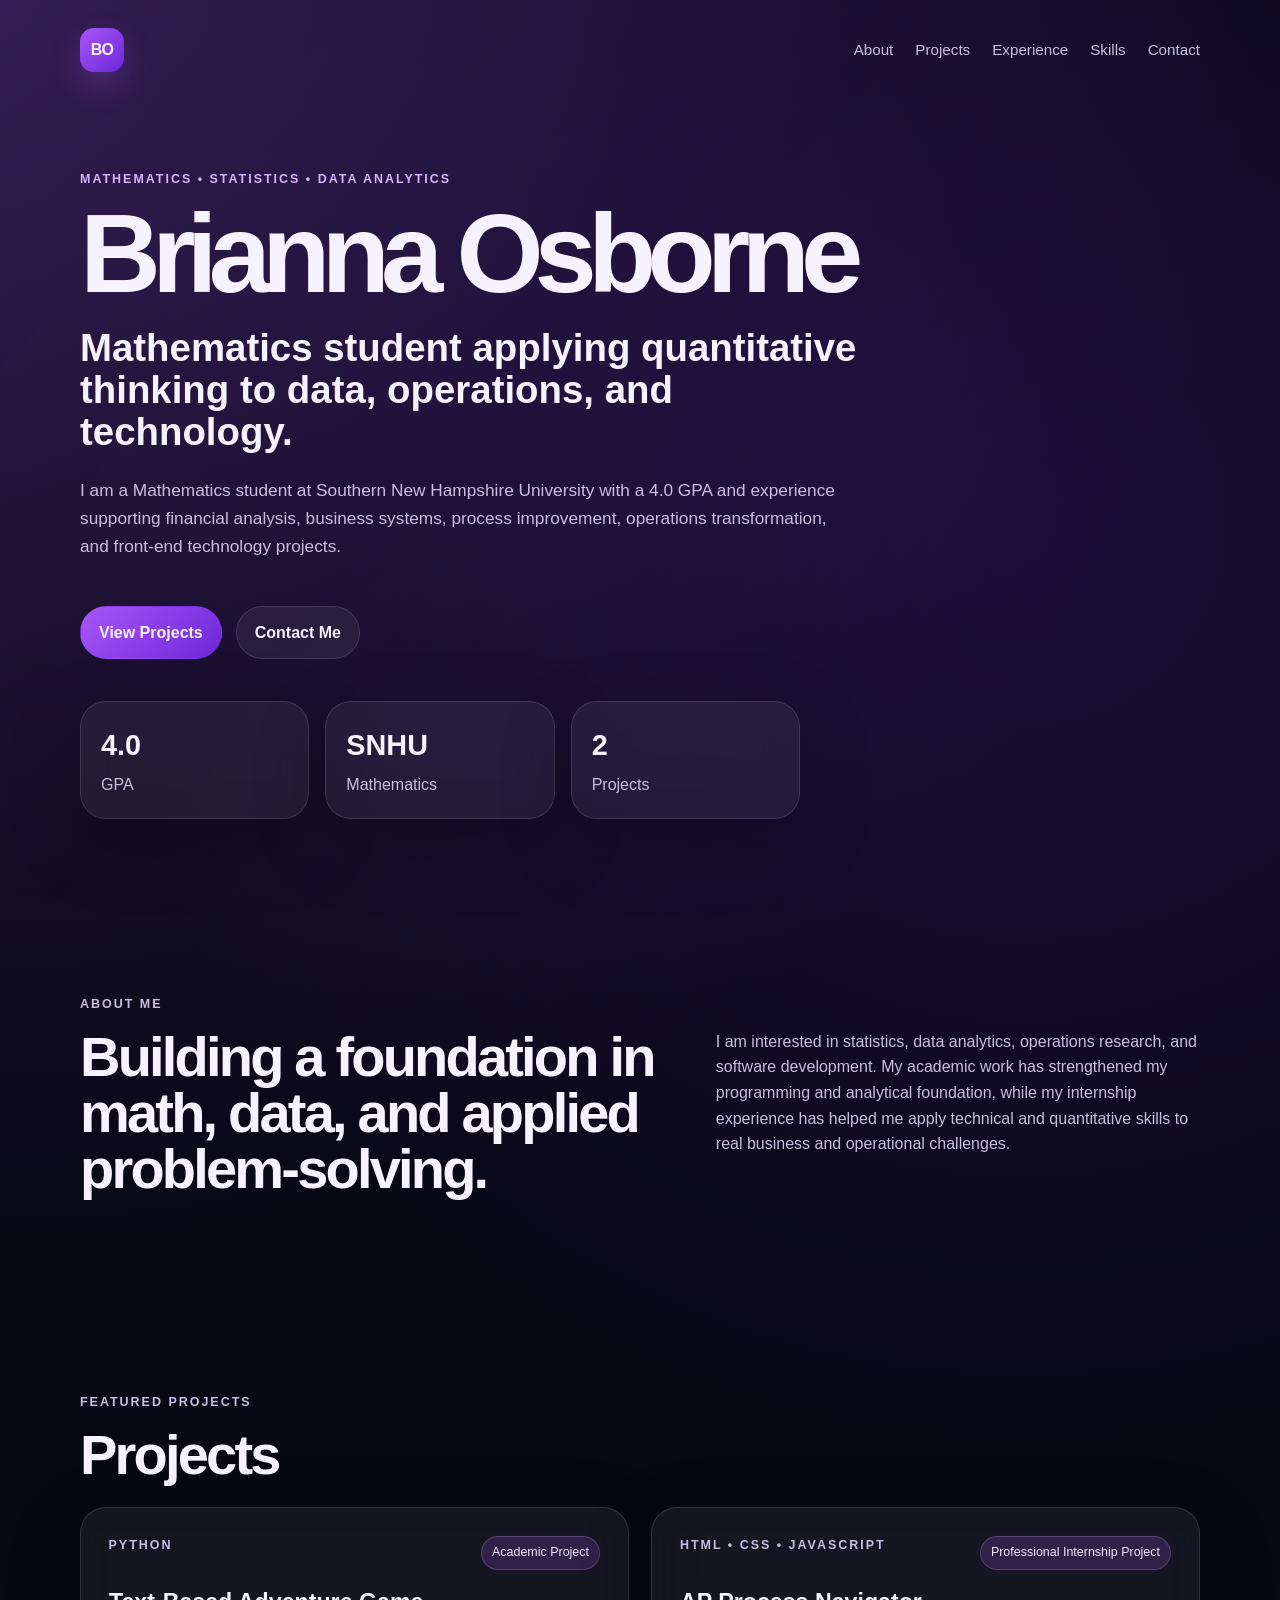
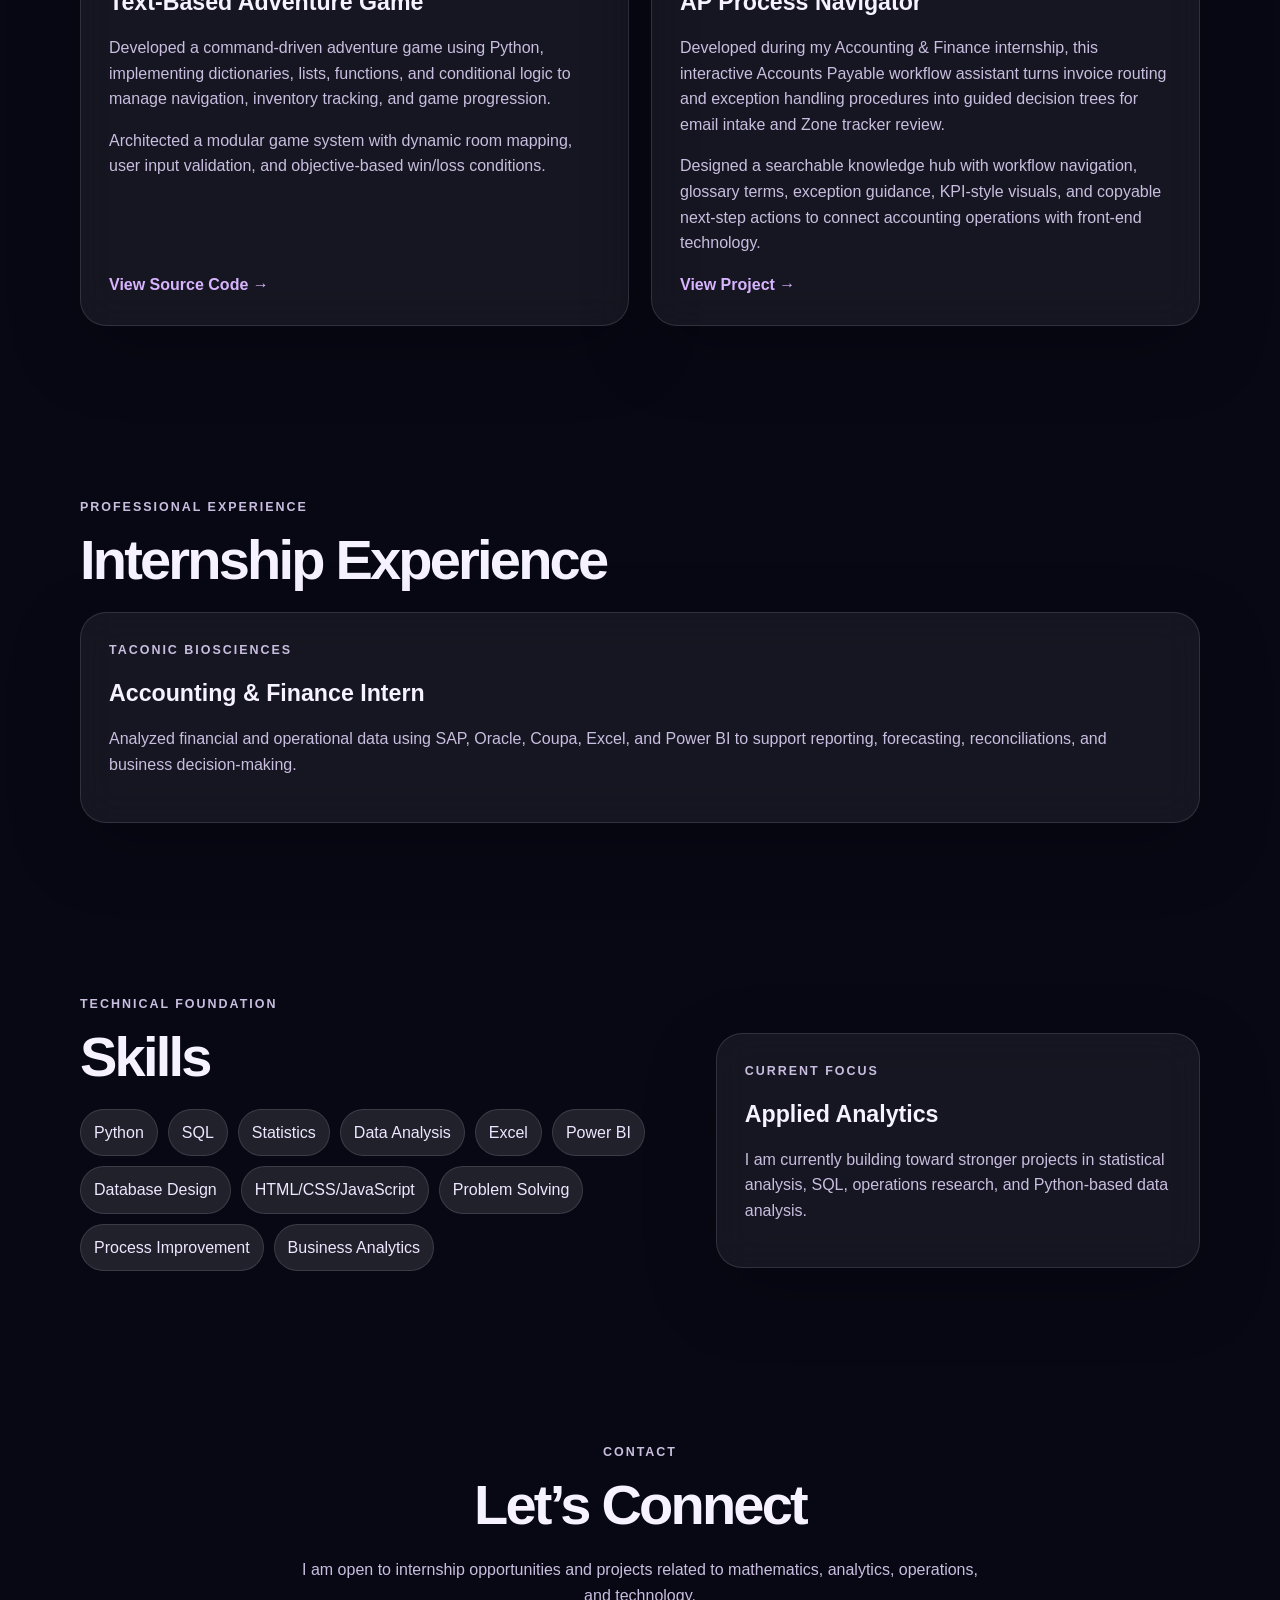
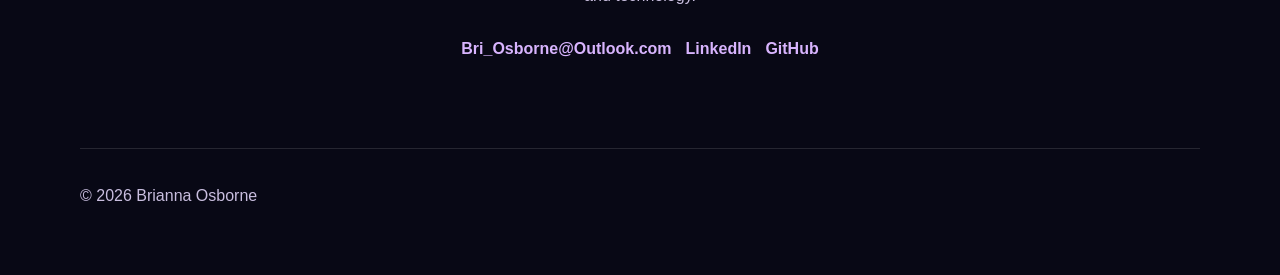
==== commit 77ad44a8: "Add files via upload" ====
--- a/index.html
+++ b/index.html
@@ -84,16 +84,16 @@
 <article class="card project-card">
 <div class="card-top">
 <p class="tag">HTML • CSS • JavaScript</p>
-<span class="pill">Internship Project</span>
+<span class="pill">Professional Internship Project</span>
 </div>
 <h3>AP Process Navigator</h3>
 <p>
-            Built an interactive Accounts Payable workflow assistant that turns invoice routing and exception
+            Developed during my Accounting &amp; Finance internship, this interactive Accounts Payable workflow assistant turns invoice routing and exception
             handling procedures into guided decision trees for email intake and Zone tracker review.
           </p>
 <p>
             Designed a searchable knowledge hub with workflow navigation, glossary terms, exception guidance,
-            KPI-style visuals, and copyable next-step actions to support process consistency and training.
+            KPI-style visuals, and copyable next-step actions to connect accounting operations with front-end technology.
           </p>
 <a class="text-link" href="projects/ap-process-navigator/index.html">View Project →</a>
 </article>
@@ -126,6 +126,7 @@
 <li>Excel</li>
 <li>Power BI</li>
 <li>Database Design</li>
+<li>HTML/CSS/JavaScript</li>
 <li>Problem Solving</li>
 <li>Process Improvement</li>
 <li>Business Analytics</li>
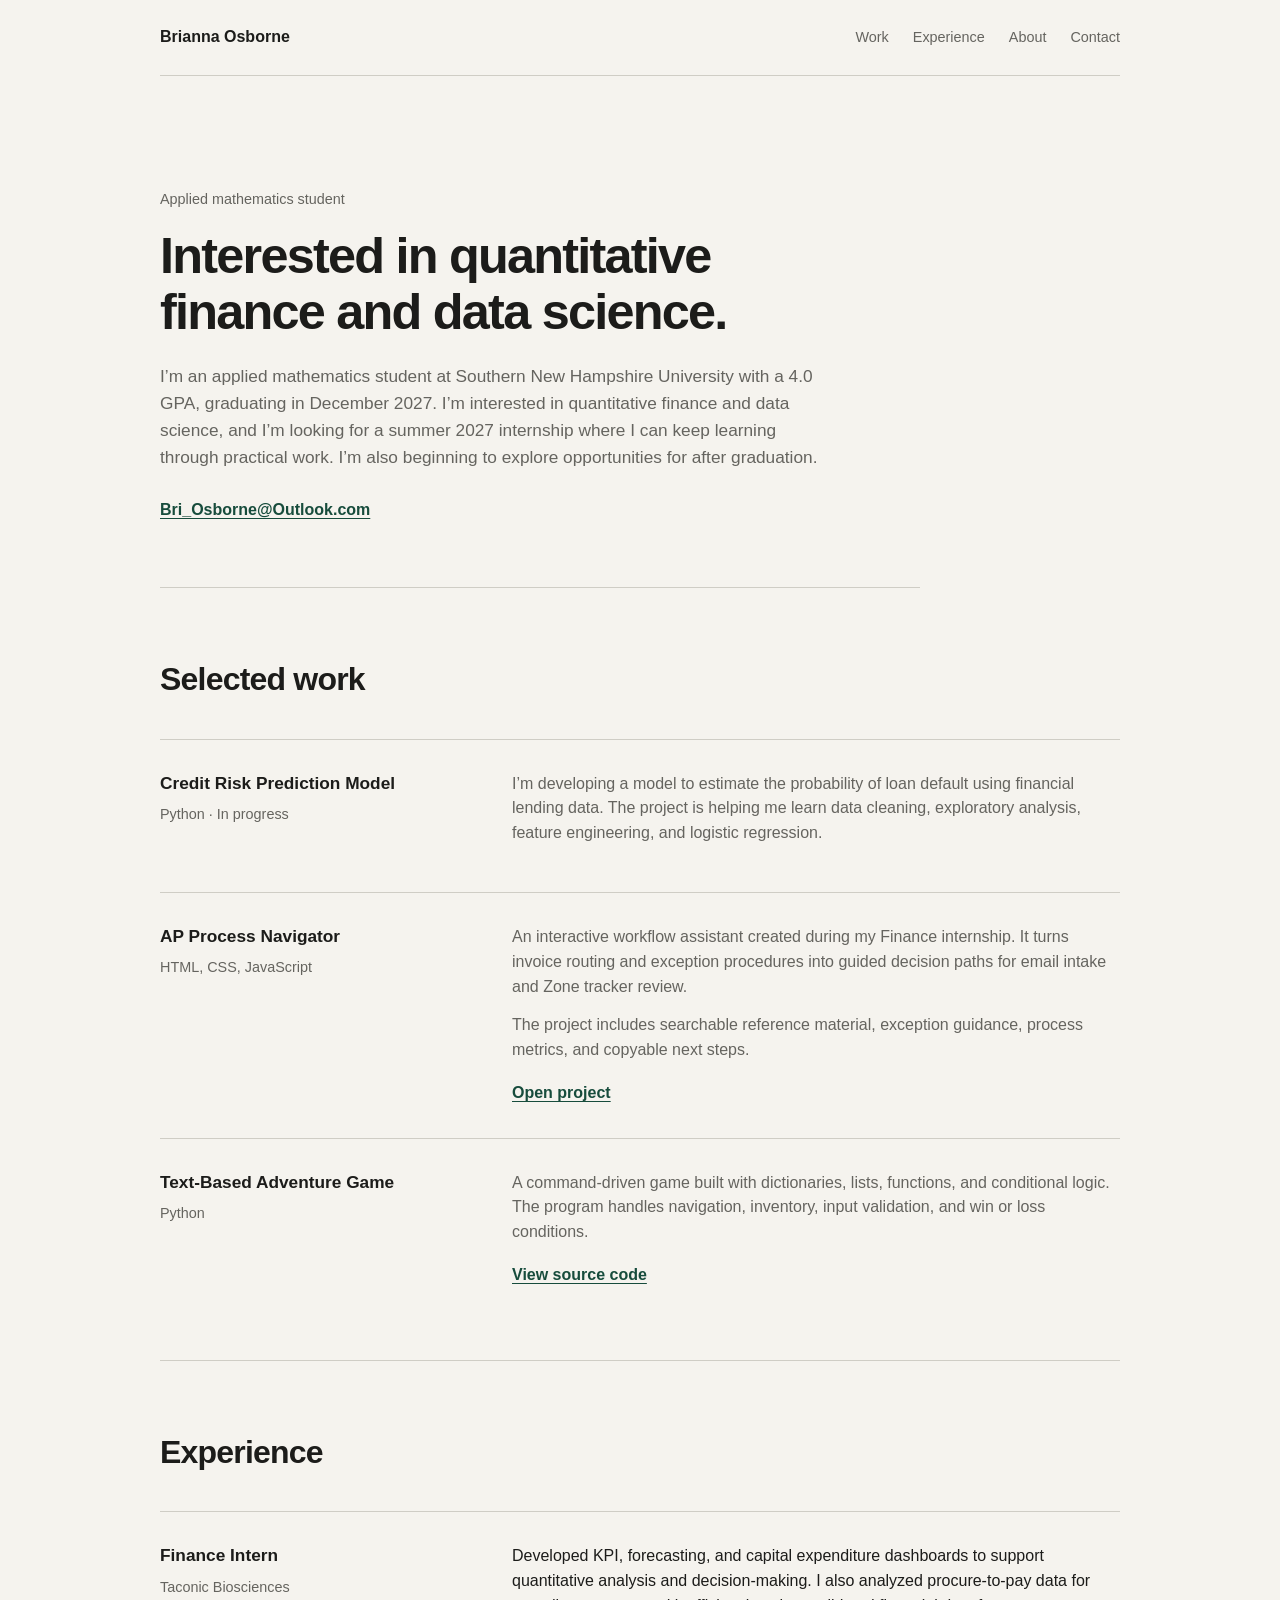
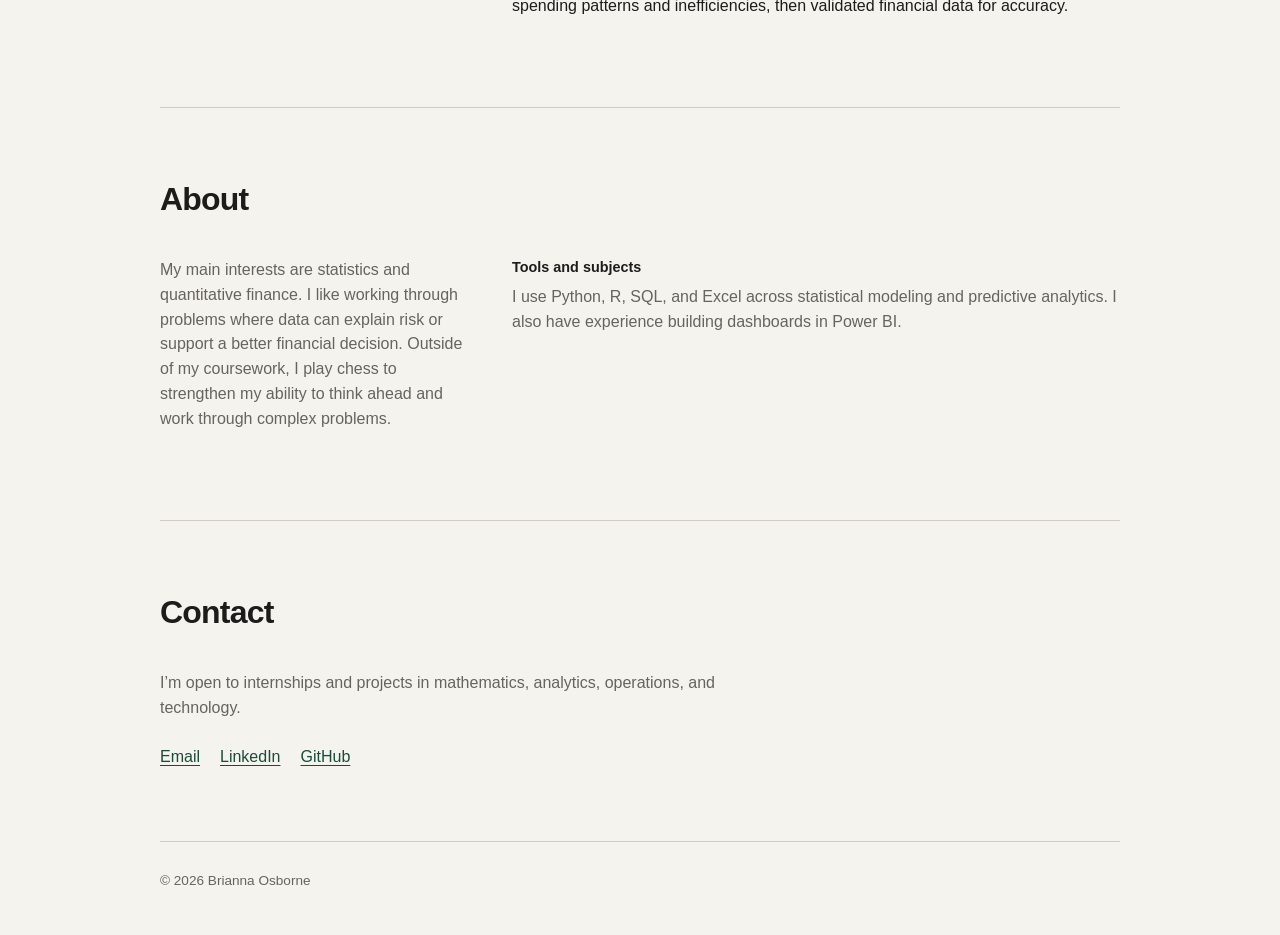
==== commit 2587c0bd: "Add files via upload" ====
--- a/index.html
+++ b/index.html
@@ -1,162 +1,103 @@
 <!DOCTYPE html>
-
 <html lang="en">
 <head>
-<meta charset="utf-8"/>
-<meta content="width=device-width, initial-scale=1.0" name="viewport"/>
-<title>Brianna Osborne | Mathematics Portfolio</title>
-<link href="style.css" rel="stylesheet"/>
+  <meta charset="utf-8">
+  <meta name="viewport" content="width=device-width, initial-scale=1">
+  <meta name="description" content="Brianna Osborne is a mathematics student interested in data analysis, operations, and technology.">
+  <title>Brianna Osborne</title>
+  <link rel="stylesheet" href="style.css">
 </head>
 <body>
-<div class="background-glow"></div>
-<header class="hero">
-<nav class="nav">
-<a class="logo" href="#top">BO</a>
-<div class="nav-links">
-<a href="#about">About</a>
-<a href="#projects">Projects</a>
-<a href="#experience">Experience</a>
-<a href="#skills">Skills</a>
-<a href="#contact">Contact</a>
-</div>
-</nav>
-<section class="hero-content" id="top">
-<p class="eyebrow">Mathematics • Statistics • Data Analytics</p>
-<h1>Brianna Osborne</h1>
-<h2>Mathematics student applying quantitative thinking to data, operations, and technology.</h2>
-<p class="hero-text">
-        I am a Mathematics student at Southern New Hampshire University with a 4.0 GPA and experience supporting
-        financial analysis, business systems, process improvement, operations transformation, and front-end technology projects.
-      </p>
-<div class="hero-actions">
-<a class="button primary" href="#projects">View Projects</a>
-<a class="button secondary" href="mailto:Bri_Osborne@Outlook.com">Contact Me</a>
-</div>
-<div class="stats">
-<div>
-<span>4.0</span>
-<p>GPA</p>
-</div>
-<div>
-<span>SNHU</span>
-<p>Mathematics</p>
-</div>
-<div>
-<span>2</span>
-<p>Projects</p>
-</div>
-</div>
-</section>
-</header>
-<main>
-<section class="section" id="about">
-<p class="eyebrow">About Me</p>
-<div class="two-column">
-<h2>Building a foundation in math, data, and applied problem-solving.</h2>
-<p>
-          I am interested in statistics, data analytics, operations research, and software development. My academic
-          work has strengthened my programming and analytical foundation, while my internship experience has helped
-          me apply technical and quantitative skills to real business and operational challenges.
-        </p>
-</div>
-</section>
-<section class="section" id="projects">
-<p class="eyebrow">Featured Projects</p>
-<h2>Projects</h2>
-<div class="project-grid">
-<article class="card project-card">
-<div class="card-top">
-<p class="tag">Python</p>
-<span class="pill">Academic Project</span>
-</div>
-<h3>Text-Based Adventure Game</h3>
-<p>
-            Developed a command-driven adventure game using Python, implementing dictionaries, lists, functions,
-            and conditional logic to manage navigation, inventory tracking, and game progression.
-          </p>
-<p>
-            Architected a modular game system with dynamic room mapping, user input validation, and objective-based
-            win/loss conditions.
-          </p>
-<a class="text-link" href="projects/TextBasedGame.py">View Source Code →</a>
-</article>
+  <header class="site-header">
+    <a class="name" href="#top">Brianna Osborne</a>
+    <nav aria-label="Primary navigation">
+      <a href="#work">Work</a>
+      <a href="#experience">Experience</a>
+      <a href="#about">About</a>
+      <a href="#contact">Contact</a>
+    </nav>
+  </header>
 
-<article class="card project-card">
-<div class="card-top">
-<p class="tag">HTML • CSS • JavaScript</p>
-<span class="pill">Professional Internship Project</span>
-</div>
-<h3>AP Process Navigator</h3>
-<p>
-            Developed during my Accounting &amp; Finance internship, this interactive Accounts Payable workflow assistant turns invoice routing and exception
-            handling procedures into guided decision trees for email intake and Zone tracker review.
-          </p>
-<p>
-            Designed a searchable knowledge hub with workflow navigation, glossary terms, exception guidance,
-            KPI-style visuals, and copyable next-step actions to connect accounting operations with front-end technology.
-          </p>
-<a class="text-link" href="projects/ap-process-navigator/index.html">View Project →</a>
-</article>
-</div>
-</section>
-<section class="section" id="experience">
-<p class="eyebrow">Professional Experience</p>
-<h2>Internship Experience</h2>
-<div class="timeline">
-<article class="card experience-card">
-<p class="tag">Taconic Biosciences</p>
-<h3>Accounting &amp; Finance Intern</h3>
-<p>
-            Analyzed financial and operational data using SAP, Oracle, Coupa, Excel, and Power BI to support
-            reporting, forecasting, reconciliations, and business decision-making.
-          </p>
-</article>
+  <main id="top">
+    <section class="intro" aria-labelledby="intro-title">
+      <p class="role">Applied mathematics student</p>
+      <h1 id="intro-title">Interested in quantitative finance and data science.</h1>
+      <p class="lede">I’m an applied mathematics student at Southern New Hampshire University with a 4.0 GPA, graduating in December 2027. I’m interested in quantitative finance and data science, and I’m looking for a summer 2027 internship where I can keep learning through practical work. I’m also beginning to explore opportunities for after graduation.</p>
+      <a class="contact-link" href="mailto:Bri_Osborne@Outlook.com">Bri_Osborne@Outlook.com</a>
+    </section>
 
-</div>
-</section>
-<section class="section split" id="skills">
-<div>
-<p class="eyebrow">Technical Foundation</p>
-<h2>Skills</h2>
-<ul class="skills">
-<li>Python</li>
-<li>SQL</li>
-<li>Statistics</li>
-<li>Data Analysis</li>
-<li>Excel</li>
-<li>Power BI</li>
-<li>Database Design</li>
-<li>HTML/CSS/JavaScript</li>
-<li>Problem Solving</li>
-<li>Process Improvement</li>
-<li>Business Analytics</li>
-</ul>
-</div>
-<article class="card focus-card">
-<p class="tag">Current Focus</p>
-<h3>Applied Analytics</h3>
-<p>
-          I am currently building toward stronger projects in statistical analysis, SQL, operations research,
-          and Python-based data analysis.
-        </p>
-</article>
-</section>
-<section class="section contact" id="contact">
-<p class="eyebrow">Contact</p>
-<h2>Let’s Connect</h2>
-<p>
-        I am open to internship opportunities and projects related to mathematics, analytics, operations,
-        and technology.
-      </p>
-<div class="contact-links">
-<a href="mailto:Bri_Osborne@Outlook.com">Bri_Osborne@Outlook.com</a>
-<a href="https://www.linkedin.com/in/briannaosborne/">LinkedIn</a>
-<a href="https://github.com/BriOsborne">GitHub</a>
-</div>
-</section>
-</main>
-<footer>
-<p>© 2026 Brianna Osborne</p>
-</footer>
+    <section id="work" aria-labelledby="work-title">
+      <h2 id="work-title">Selected work</h2>
+
+      <article class="project">
+        <div class="project-heading">
+          <h3>Credit Risk Prediction Model</h3>
+          <p>Python · In progress</p>
+        </div>
+        <div class="project-body">
+          <p>I’m developing a model to estimate the probability of loan default using financial lending data. The project is helping me learn data cleaning, exploratory analysis, feature engineering, and logistic regression.</p>
+        </div>
+      </article>
+
+      <article class="project">
+        <div class="project-heading">
+          <h3>AP Process Navigator</h3>
+          <p>HTML, CSS, JavaScript</p>
+        </div>
+        <div class="project-body">
+          <p>An interactive workflow assistant created during my Finance internship. It turns invoice routing and exception procedures into guided decision paths for email intake and Zone tracker review.</p>
+          <p>The project includes searchable reference material, exception guidance, process metrics, and copyable next steps.</p>
+          <a href="projects/ap-process-navigator/index.html">Open project</a>
+        </div>
+      </article>
+
+      <article class="project">
+        <div class="project-heading">
+          <h3>Text-Based Adventure Game</h3>
+          <p>Python</p>
+        </div>
+        <div class="project-body">
+          <p>A command-driven game built with dictionaries, lists, functions, and conditional logic. The program handles navigation, inventory, input validation, and win or loss conditions.</p>
+          <a href="projects/TextBasedGame.py">View source code</a>
+        </div>
+      </article>
+    </section>
+
+    <section id="experience" aria-labelledby="experience-title">
+      <h2 id="experience-title">Experience</h2>
+      <article class="experience">
+        <div>
+          <h3>Finance Intern</h3>
+          <p>Taconic Biosciences</p>
+        </div>
+        <p>Developed KPI, forecasting, and capital expenditure dashboards to support quantitative analysis and decision-making. I also analyzed procure-to-pay data for spending patterns and inefficiencies, then validated financial data for accuracy.</p>
+      </article>
+    </section>
+
+    <section id="about" aria-labelledby="about-title">
+      <h2 id="about-title">About</h2>
+      <div class="about-grid">
+        <p>My main interests are statistics and quantitative finance. I like working through problems where data can explain risk or support a better financial decision. Outside of my coursework, I play chess to strengthen my ability to think ahead and work through complex problems.</p>
+        <div>
+          <h3>Tools and subjects</h3>
+          <p>I use Python, R, SQL, and Excel across statistical modeling and predictive analytics. I also have experience building dashboards in Power BI.</p>
+        </div>
+      </div>
+    </section>
+
+    <section id="contact" class="contact" aria-labelledby="contact-title">
+      <h2 id="contact-title">Contact</h2>
+      <p>I’m open to internships and projects in mathematics, analytics, operations, and technology.</p>
+      <div class="links">
+        <a href="mailto:Bri_Osborne@Outlook.com">Email</a>
+        <a href="https://www.linkedin.com/in/briannaosborne/">LinkedIn</a>
+        <a href="https://github.com/BriOsborne">GitHub</a>
+      </div>
+    </section>
+  </main>
+
+  <footer>
+    <p>© 2026 Brianna Osborne</p>
+  </footer>
 </body>
 </html>
--- a/style.css
+++ b/style.css
@@ -1,14 +1,9 @@
-
 :root {
-  --bg: #080815;
-  --bg-soft: #111125;
-  --card: rgba(255, 255, 255, 0.06);
-  --card-strong: rgba(255, 255, 255, 0.1);
-  --text: #f6f2ff;
-  --muted: #c9bedf;
-  --purple: #a855f7;
-  --purple-dark: #6d28d9;
-  --line: rgba(255, 255, 255, 0.12);
+  --background: #f5f3ee;
+  --text: #1c1c1a;
+  --muted: #65645f;
+  --line: #cfcdc5;
+  --accent: #174c3c;
 }
 
 * {
@@ -21,81 +16,74 @@
 
 body {
   margin: 0;
-  font-family: Inter, "Segoe UI", Arial, sans-serif;
-  background: radial-gradient(circle at top left, rgba(168, 85, 247, 0.22), transparent 34%),
-    radial-gradient(circle at 80% 15%, rgba(109, 40, 217, 0.18), transparent 30%), var(--bg);
+  background: var(--background);
   color: var(--text);
-  line-height: 1.6;
-}
-
-.background-glow {
-  position: fixed;
-  inset: 0;
-  pointer-events: none;
-  background: linear-gradient(135deg, rgba(168, 85, 247, 0.08), transparent 45%);
-  z-index: -1;
+  font-family: Arial, Helvetica, sans-serif;
+  font-size: 16px;
+  line-height: 1.55;
 }
 
 a {
-  color: inherit;
+  color: var(--accent);
+  text-underline-offset: 0.2em;
+  text-decoration-thickness: 1px;
+}
+
+a:hover,
+a:focus-visible {
+  color: var(--text);
+}
+
+.site-header,
+main,
+footer {
+  width: min(960px, calc(100% - 48px));
+  margin-inline: auto;
+}
+
+.site-header {
+  min-height: 76px;
+  display: flex;
+  align-items: center;
+  justify-content: space-between;
+  gap: 32px;
+  border-bottom: 1px solid var(--line);
+}
+
+.name {
+  color: var(--text);
+  font-weight: 700;
   text-decoration: none;
 }
 
-.hero,
-.section,
-footer {
-  width: min(1120px, calc(100% - 40px));
-  margin: 0 auto;
-}
-
-.nav {
+nav {
   display: flex;
-  justify-content: space-between;
-  align-items: center;
-  padding: 28px 0;
-}
-
-.logo {
-  display: inline-grid;
-  place-items: center;
-  width: 44px;
-  height: 44px;
-  border-radius: 14px;
-  background: linear-gradient(135deg, var(--purple), var(--purple-dark));
-  font-weight: 800;
-  letter-spacing: -0.04em;
-  box-shadow: 0 14px 30px rgba(168, 85, 247, 0.25);
-}
-
-.nav-links {
-  display: flex;
-  gap: 22px;
-  color: var(--muted);
-  font-size: 0.95rem;
-}
-
-.nav-links a:hover,
-.text-link:hover,
-.contact-links a:hover {
-  color: white;
-}
-
-.hero-content {
-  min-height: 680px;
-  display: flex;
-  flex-direction: column;
-  justify-content: center;
-  padding: 70px 0 90px;
-}
-
-.eyebrow,
-.tag {
-  color: #d8b4fe;
-  text-transform: uppercase;
-  letter-spacing: 0.16em;
-  font-size: 0.78rem;
-  font-weight: 700;
-  margin: 0 0 14px;
+  flex-wrap: wrap;
+  gap: 24px;
+}
+
+nav a {
+  color: var(--muted);
+  font-size: 0.9rem;
+  text-decoration: none;
+}
+
+main > section {
+  padding: 72px 0;
+  border-bottom: 1px solid var(--line);
+  scroll-margin-top: 24px;
+}
+
+.intro {
+  max-width: 760px;
+  padding-top: 112px;
+  padding-bottom: 64px;
+}
+
+.role {
+  margin: 0 0 18px;
+  color: var(--muted);
+  font-size: 0.9rem;
 }
 
 h1,
@@ -106,230 +94,162 @@
 }
 
 h1 {
-  font-size: clamp(3.4rem, 9vw, 7rem);
-  line-height: 0.9;
-  margin-bottom: 22px;
-  letter-spacing: -0.08em;
-}
-
-.hero h2 {
-  max-width: 800px;
-  font-size: clamp(1.5rem, 3vw, 2.6rem);
+  max-width: 650px;
+  margin-bottom: 24px;
+  font-size: clamp(2rem, 4.5vw, 3.15rem);
+  font-weight: 600;
+  letter-spacing: -0.035em;
   line-height: 1.1;
-  margin-bottom: 24px;
-}
-
-.hero-text,
-.section p,
-.card p {
-  color: var(--muted);
-}
-
-.hero-text {
-  max-width: 760px;
+}
+
+h2 {
+  margin-bottom: 40px;
+  font-size: clamp(1.5rem, 3vw, 2rem);
+  font-weight: 600;
+  letter-spacing: -0.025em;
+  line-height: 1.2;
+}
+
+h3 {
+  margin-bottom: 8px;
   font-size: 1.08rem;
-}
-
-.hero-actions,
-.contact-links {
+  line-height: 1.35;
+}
+
+.lede {
+  max-width: 660px;
+  margin-bottom: 28px;
+  color: var(--muted);
+  font-size: 1.08rem;
+}
+
+.contact-link {
+  font-weight: 600;
+}
+
+.project,
+.experience,
+.about-grid {
+  display: grid;
+  grid-template-columns: minmax(180px, 0.75fr) minmax(0, 1.5fr);
+  gap: 48px;
+}
+
+.project {
+  padding: 32px 0;
+  border-top: 1px solid var(--line);
+}
+
+.project:last-child {
+  padding-bottom: 0;
+}
+
+.project-heading p,
+.experience div p,
+.project-body p,
+.about-grid p,
+.contact > p {
+  color: var(--muted);
+}
+
+.project-heading p,
+.experience div p {
+  margin-bottom: 0;
+  font-size: 0.9rem;
+}
+
+.project-body p {
+  margin-bottom: 14px;
+}
+
+.project-body a {
+  display: inline-block;
+  margin-top: 4px;
+  font-weight: 600;
+}
+
+.experience {
+  padding-top: 32px;
+  border-top: 1px solid var(--line);
+}
+
+.experience > p {
+  max-width: 590px;
+}
+
+.about-grid h3 {
+  font-size: 0.9rem;
+}
+
+.contact > p {
+  max-width: 580px;
+}
+
+.links {
   display: flex;
-  flex-wrap: wrap;
-  gap: 14px;
-  margin-top: 28px;
-}
-
-.button {
-  padding: 13px 18px;
-  border-radius: 999px;
-  border: 1px solid var(--line);
-  font-weight: 700;
-}
-
-.button.primary {
-  background: linear-gradient(135deg, var(--purple), var(--purple-dark));
-  border-color: transparent;
-}
-
-.button.secondary {
-  background: rgba(255, 255, 255, 0.06);
-}
-
-.stats {
-  display: grid;
-  grid-template-columns: repeat(3, minmax(0, 1fr));
-  gap: 16px;
-  max-width: 720px;
-  margin-top: 42px;
-}
-
-.stats div,
-.card {
-  background: var(--card);
-  border: 1px solid var(--line);
-  border-radius: 26px;
-  backdrop-filter: blur(18px);
-  box-shadow: 0 24px 70px rgba(0, 0, 0, 0.25);
-}
-
-.stats div {
-  padding: 20px;
-}
-
-.stats span {
-  display: block;
-  font-size: 1.8rem;
-  font-weight: 800;
-}
-
-.stats p {
-  margin: 4px 0 0;
-  color: var(--muted);
-}
-
-.section {
-  padding: 86px 0;
-}
-
-.section h2 {
-  font-size: clamp(2rem, 5vw, 3.5rem);
-  line-height: 1;
-  letter-spacing: -0.05em;
-  margin-bottom: 24px;
-}
-
-.two-column,
-.split {
-  display: grid;
-  grid-template-columns: 1.1fr 0.9fr;
-  gap: 44px;
-  align-items: start;
-}
-
-.project-grid {
-  display: grid;
-  grid-template-columns: repeat(2, minmax(0, 1fr));
-  gap: 22px;
-}
-
-.project-grid.single {
-  grid-template-columns: 1fr;
-}
-
-.card {
-  padding: 28px;
-}
-
-.project-card {
-  min-height: 360px;
-  display: flex;
-  flex-direction: column;
-}
-
-.card-top {
-  display: flex;
-  justify-content: space-between;
-  gap: 12px;
-  align-items: center;
-  margin-bottom: 14px;
-}
-
-.pill {
-  color: #ede9fe;
-  background: rgba(168, 85, 247, 0.18);
-  border: 1px solid rgba(216, 180, 254, 0.22);
-  padding: 6px 10px;
-  border-radius: 999px;
-  font-size: 0.78rem;
-  white-space: nowrap;
-}
-
-.card h3 {
-  font-size: 1.45rem;
-  margin-bottom: 14px;
-}
-
-.text-link {
-  margin-top: auto;
-  color: #d8b4fe;
-  font-weight: 800;
-}
-
-.timeline {
-  display: grid;
-  gap: 18px;
-}
-
-.skills {
-  display: flex;
-  flex-wrap: wrap;
-  gap: 10px;
-  list-style: none;
-  padding: 0;
-  margin: 24px 0 0;
-}
-
-.skills li {
-  padding: 10px 13px;
-  border-radius: 999px;
-  background: var(--card-strong);
-  border: 1px solid var(--line);
-  color: #efe7ff;
-}
-
-.focus-card {
-  margin-top: 38px;
-}
-
-.contact {
-  text-align: center;
-}
-
-.contact p {
-  max-width: 680px;
-  margin-left: auto;
-  margin-right: auto;
-}
-
-.contact-links {
-  justify-content: center;
-}
-
-.contact-links a {
-  color: #d8b4fe;
-  font-weight: 700;
+  gap: 20px;
+  margin-top: 24px;
 }
 
 footer {
-  padding: 34px 0 50px;
-  color: var(--muted);
-  border-top: 1px solid var(--line);
-}
-
-@media (max-width: 760px) {
-  .nav {
+  padding: 28px 0 44px;
+  color: var(--muted);
+  font-size: 0.85rem;
+}
+
+footer p {
+  margin: 0;
+}
+
+@media (max-width: 680px) {
+  .site-header,
+  main,
+  footer {
+    width: min(100% - 32px, 960px);
+  }
+
+  .site-header {
     align-items: flex-start;
+    flex-direction: column;
+    gap: 14px;
+    padding: 20px 0;
+  }
+
+  nav {
+    gap: 10px 18px;
+  }
+
+  main > section {
+    padding: 52px 0;
+  }
+
+  .intro {
+    padding-top: 72px;
+    padding-bottom: 48px;
+  }
+
+  h1 {
+    font-size: clamp(2rem, 9vw, 2.65rem);
+  }
+
+  h2 {
+    margin-bottom: 28px;
+  }
+
+  .project,
+  .experience,
+  .about-grid {
+    grid-template-columns: 1fr;
     gap: 18px;
   }
 
-  .nav-links {
+  .links {
     flex-wrap: wrap;
-    justify-content: flex-end;
-    gap: 12px;
-  }
-
-  .hero-content {
-    min-height: auto;
-    padding: 55px 0 70px;
-  }
-
-  .stats,
-  .two-column,
-  .split,
-  .project-grid {
-    grid-template-columns: 1fr;
-  }
-
-  .section {
-    padding: 58px 0;
-  }
-}
+  }
+}
+
+@media (prefers-reduced-motion: reduce) {
+  html {
+    scroll-behavior: auto;
+  }
+}
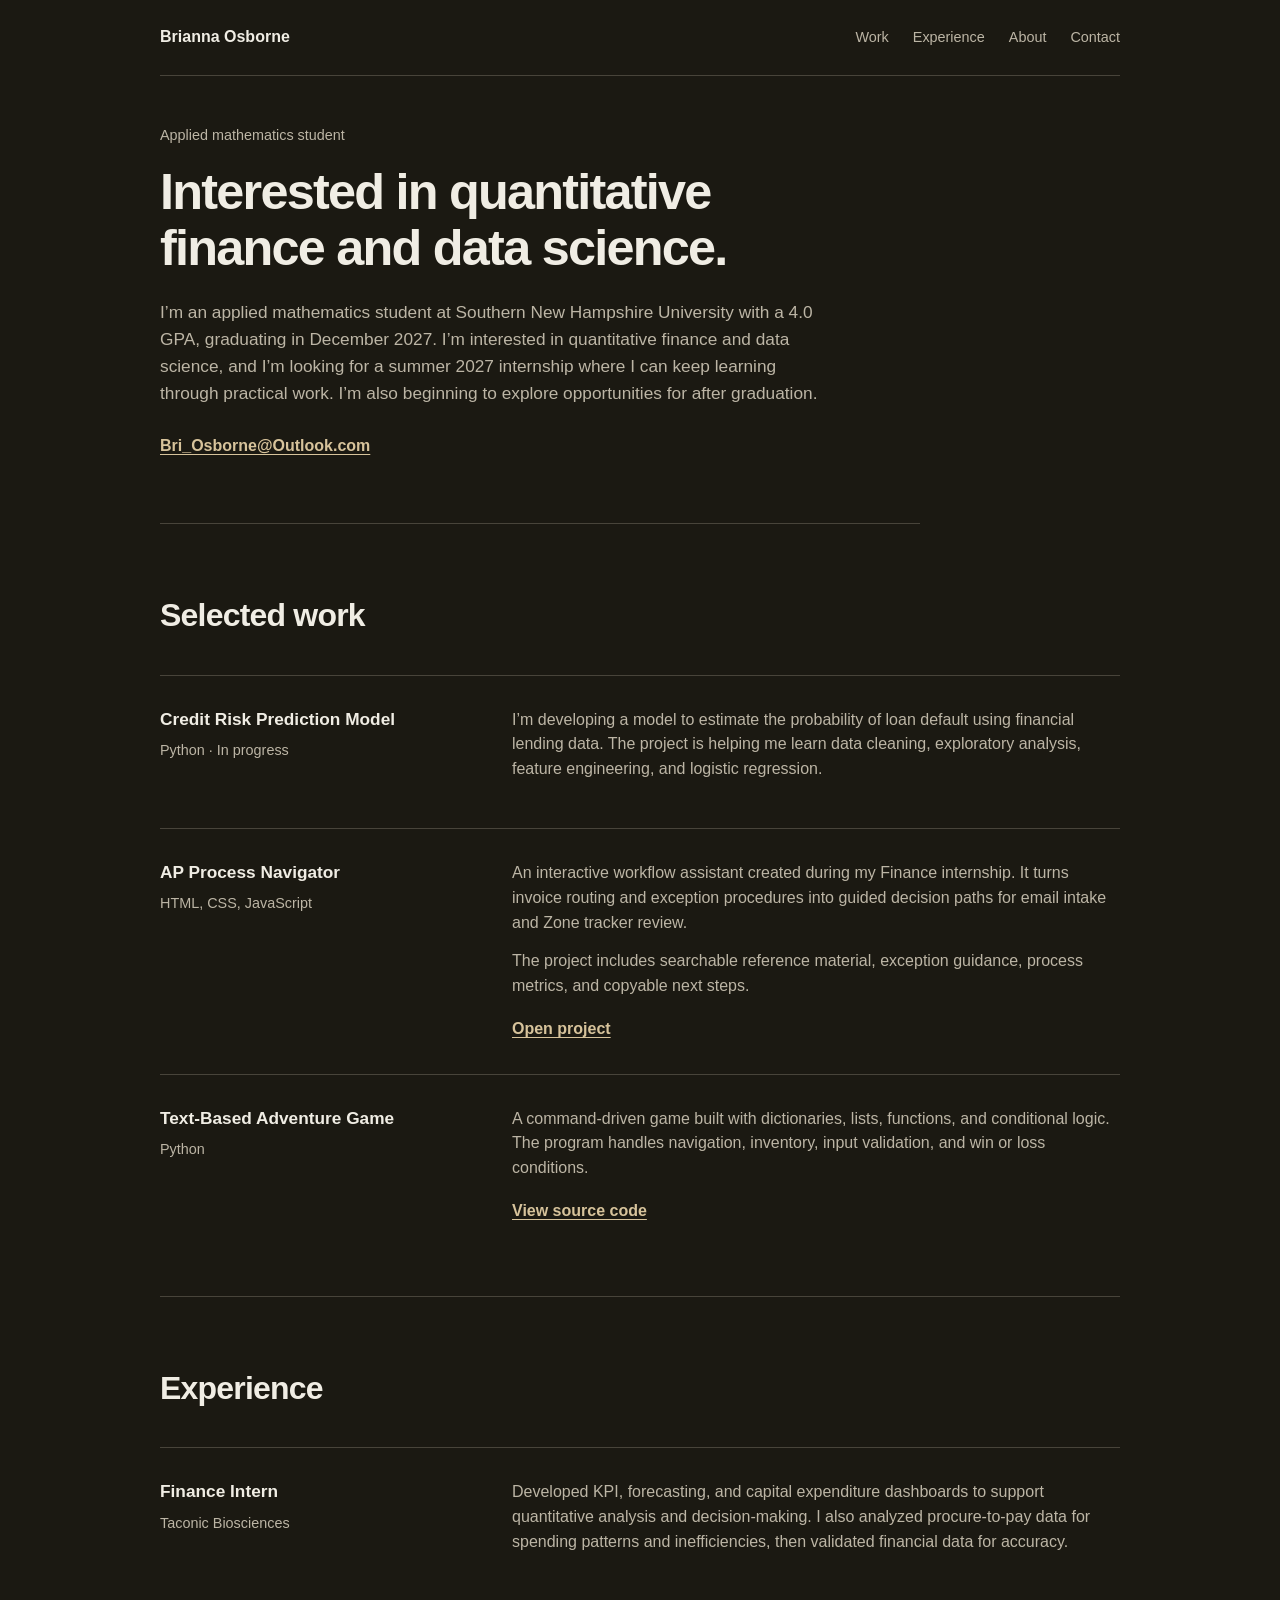
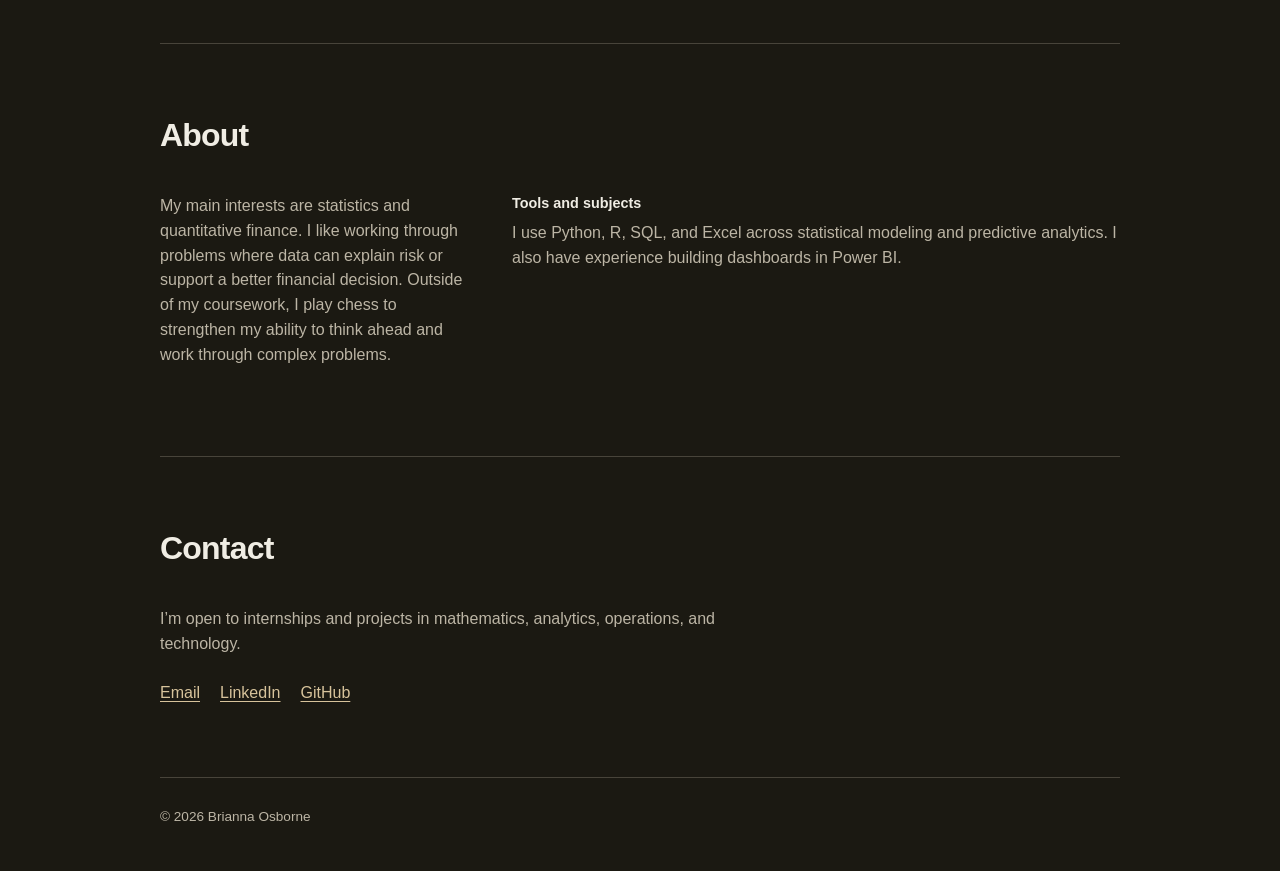
==== commit ac101c17: "Add files via upload" ====
--- a/index.html
+++ b/index.html
@@ -5,7 +5,7 @@
   <meta name="viewport" content="width=device-width, initial-scale=1">
   <meta name="description" content="Brianna Osborne is a mathematics student interested in data analysis, operations, and technology.">
   <title>Brianna Osborne</title>
-  <link rel="stylesheet" href="style.css">
+  <link rel="stylesheet" href="style.css?v=20260904-4">
 </head>
 <body>
   <header class="site-header">
--- a/style.css
+++ b/style.css
@@ -1,9 +1,9 @@
 :root {
-  --background: #f5f3ee;
-  --text: #1c1c1a;
-  --muted: #65645f;
-  --line: #cfcdc5;
-  --accent: #174c3c;
+  --background: #1b1912;
+  --text: #f0ede4;
+  --muted: #bcb5a5;
+  --line: #48443a;
+  --accent: #d7c39b;
 }
 
 * {
@@ -76,7 +76,7 @@
 
 .intro {
   max-width: 760px;
-  padding-top: 112px;
+  padding-top: 48px;
   padding-bottom: 64px;
 }
 
@@ -175,6 +175,7 @@
 
 .experience > p {
   max-width: 590px;
+  color: var(--muted);
 }
 
 .about-grid h3 {
@@ -224,7 +225,7 @@
   }
 
   .intro {
-    padding-top: 72px;
+    padding-top: 44px;
     padding-bottom: 48px;
   }
 
